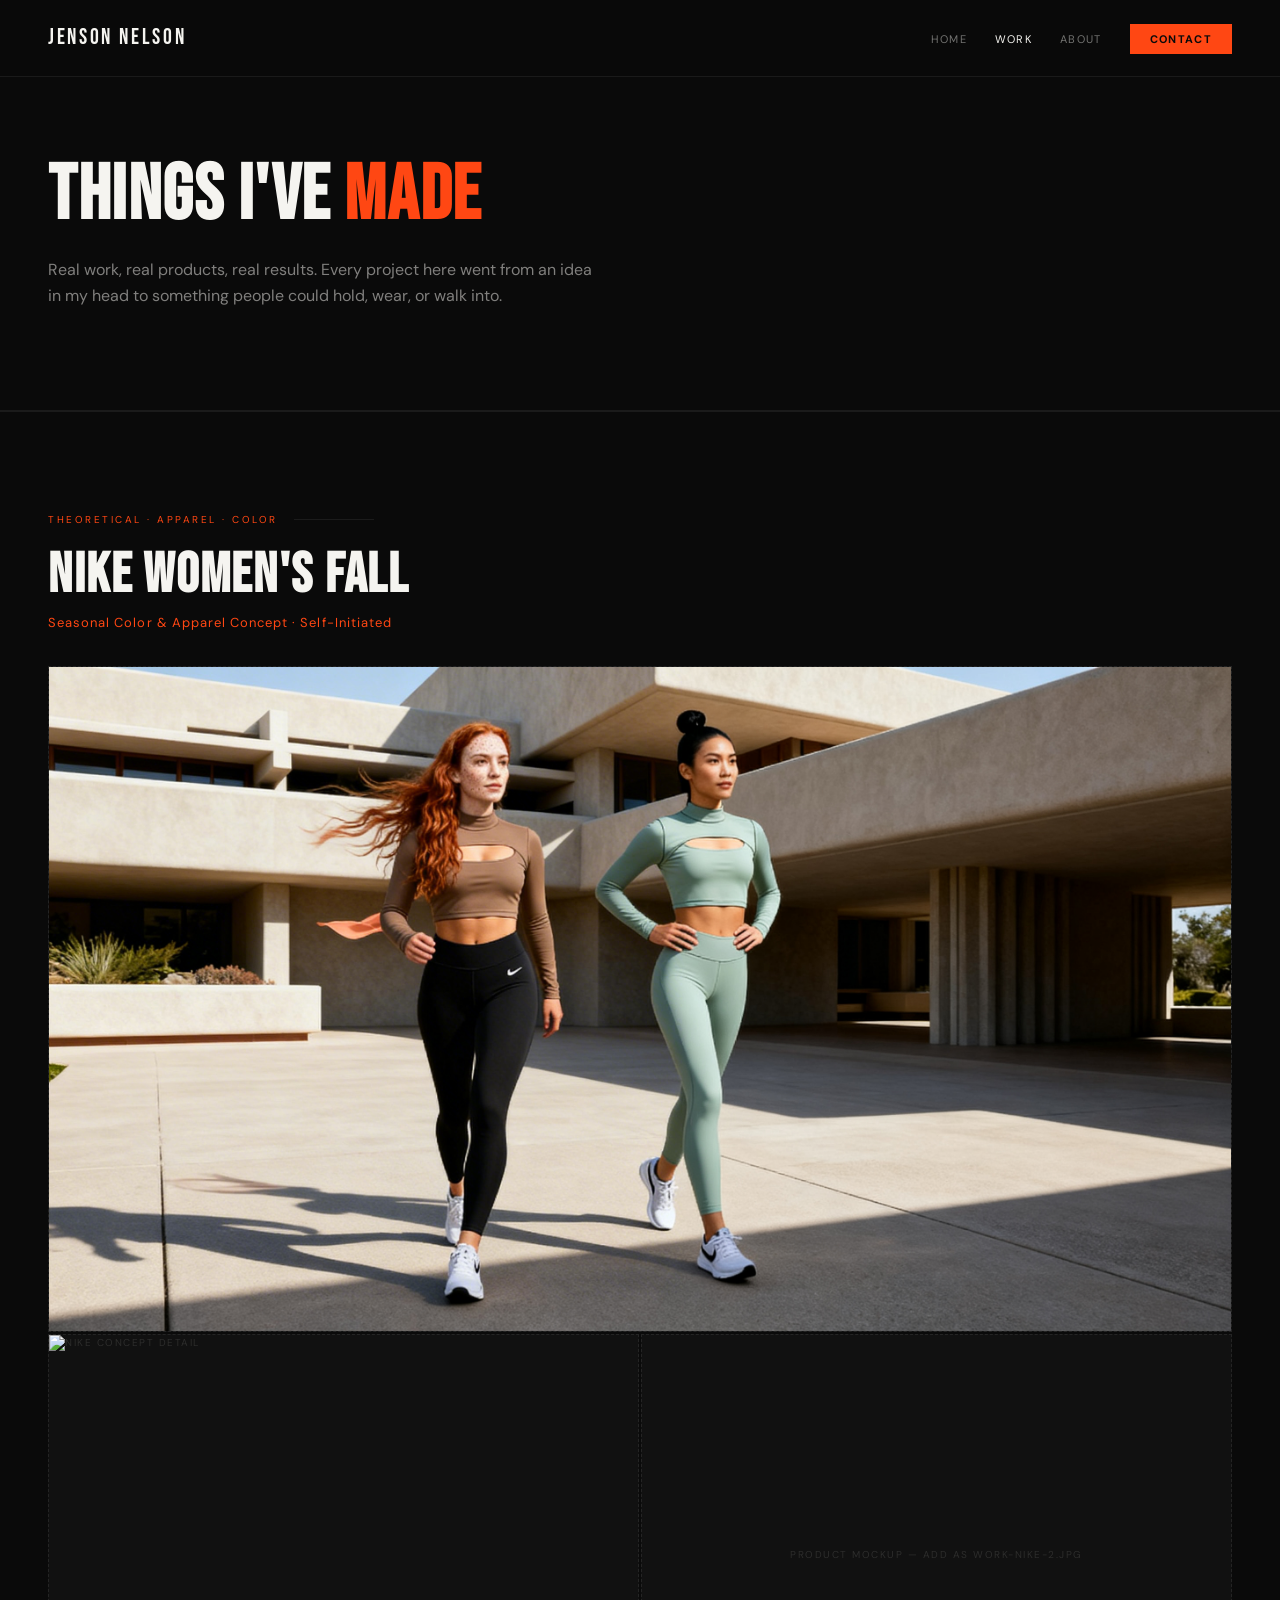
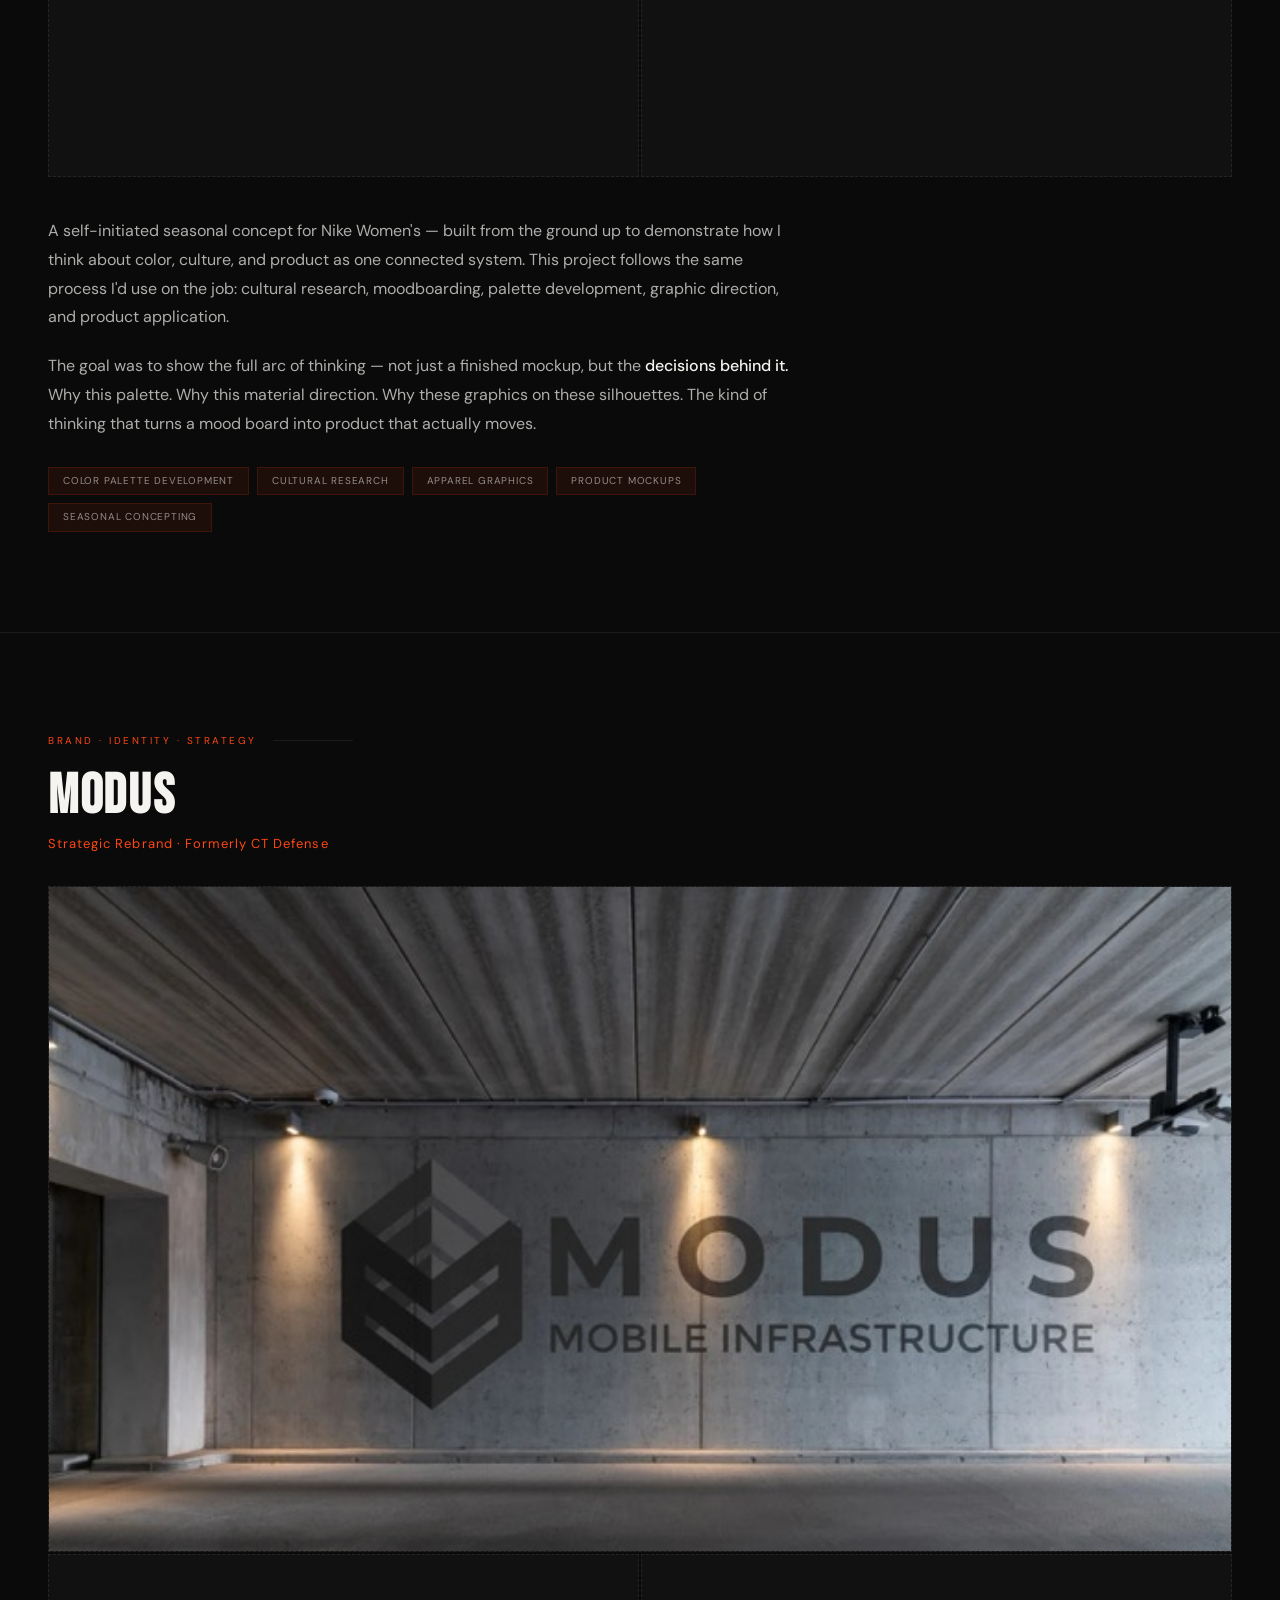
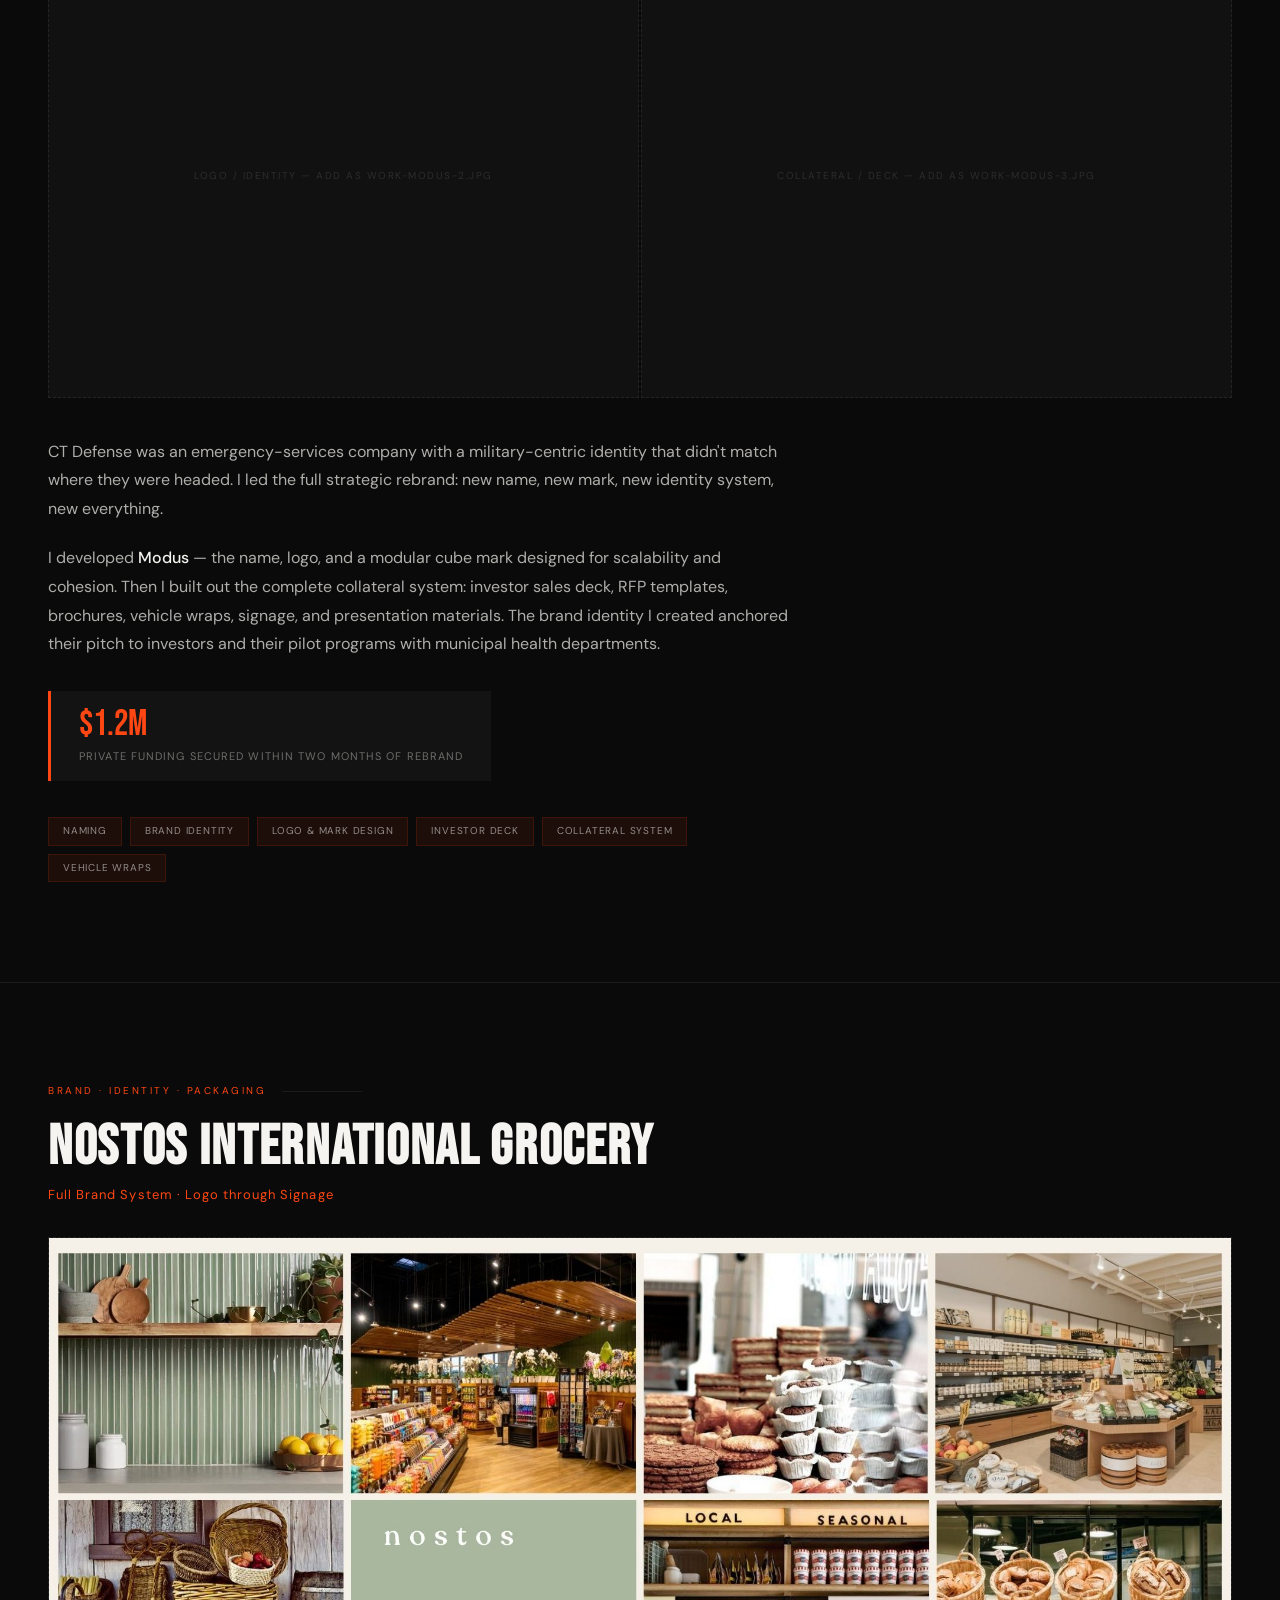
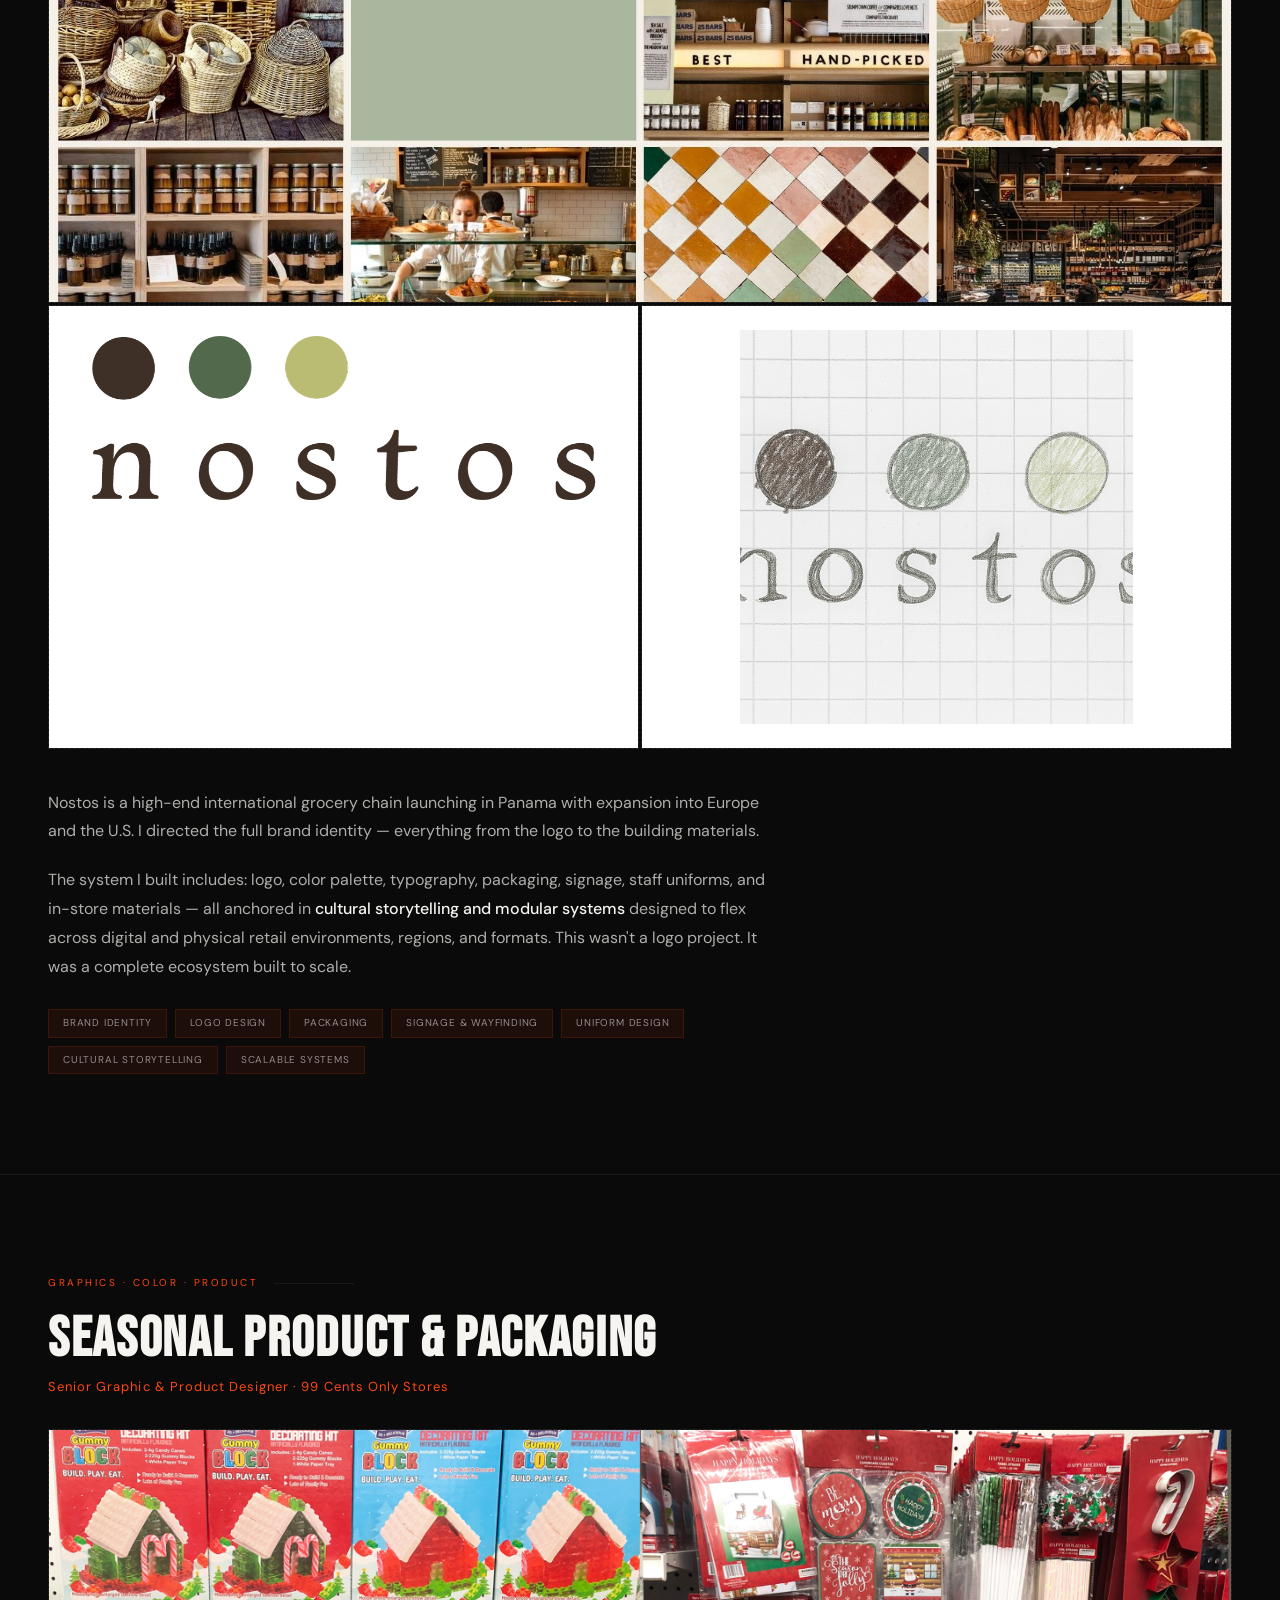
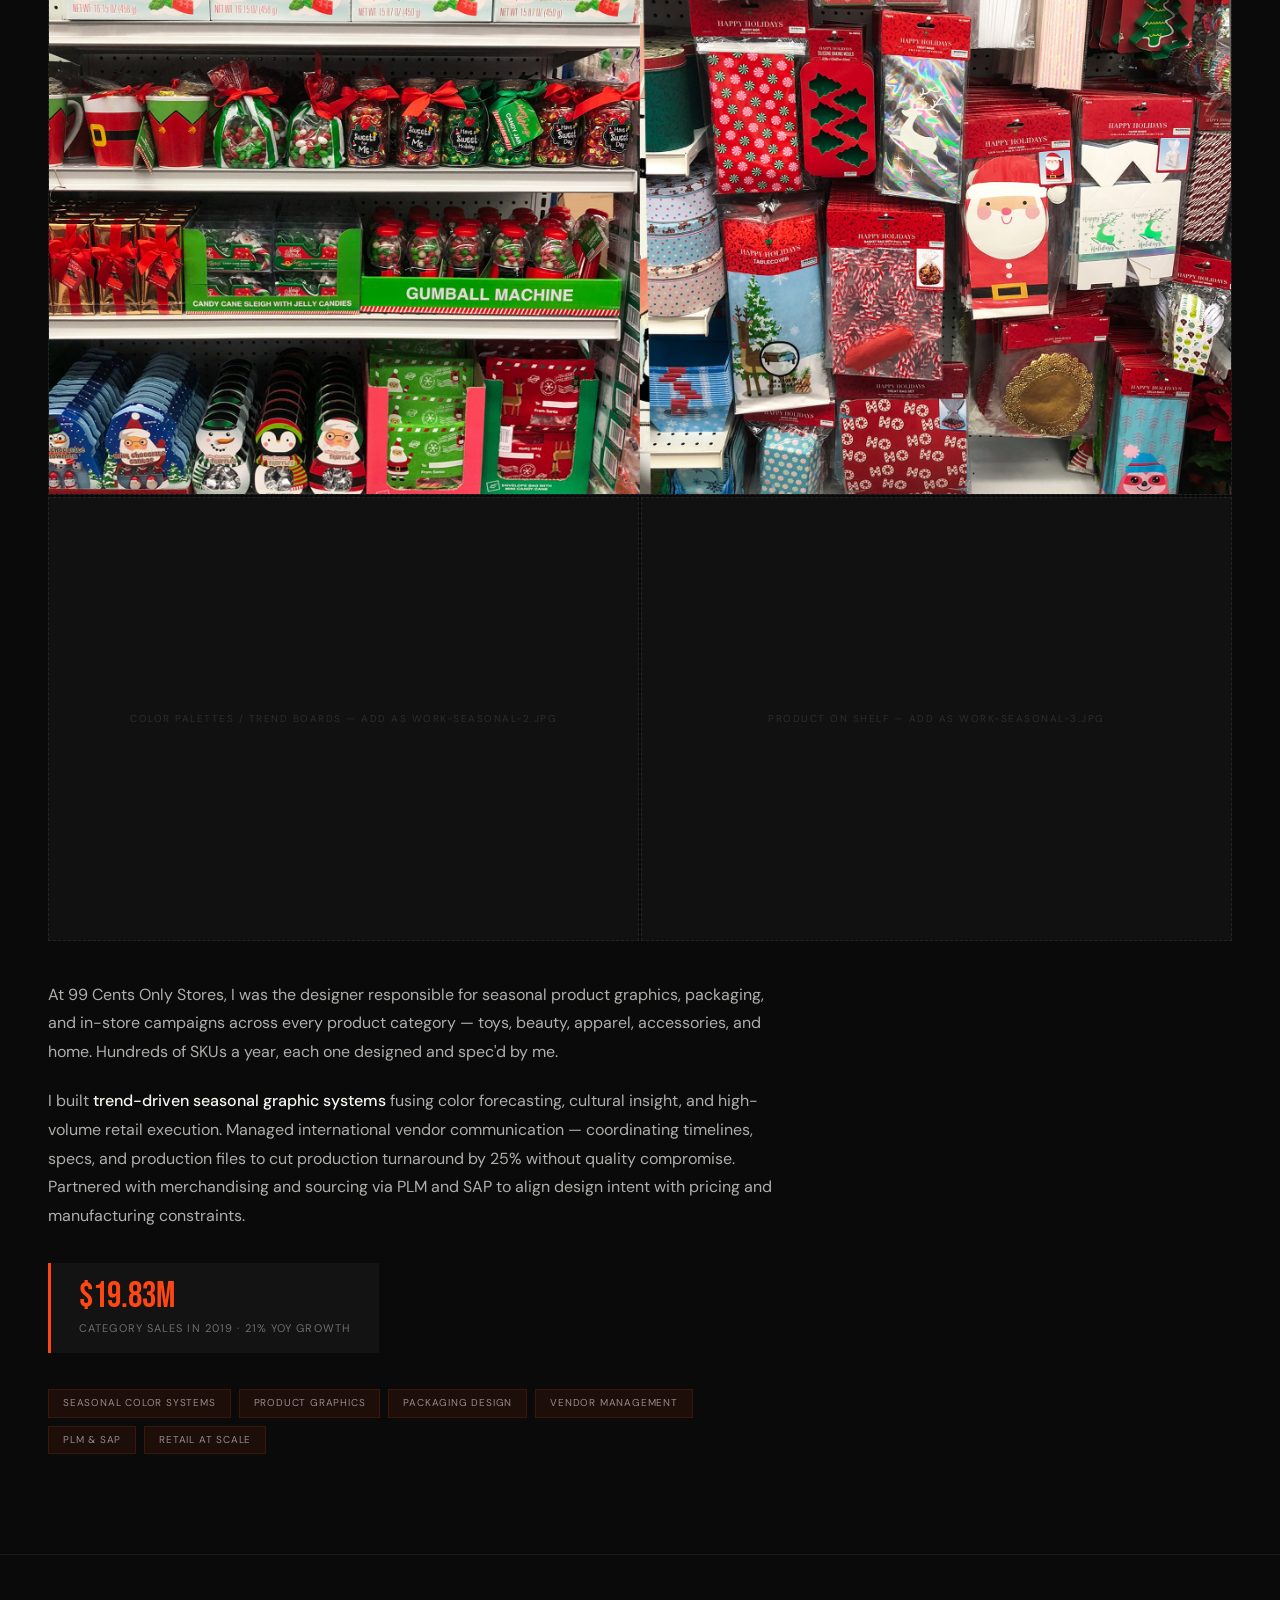
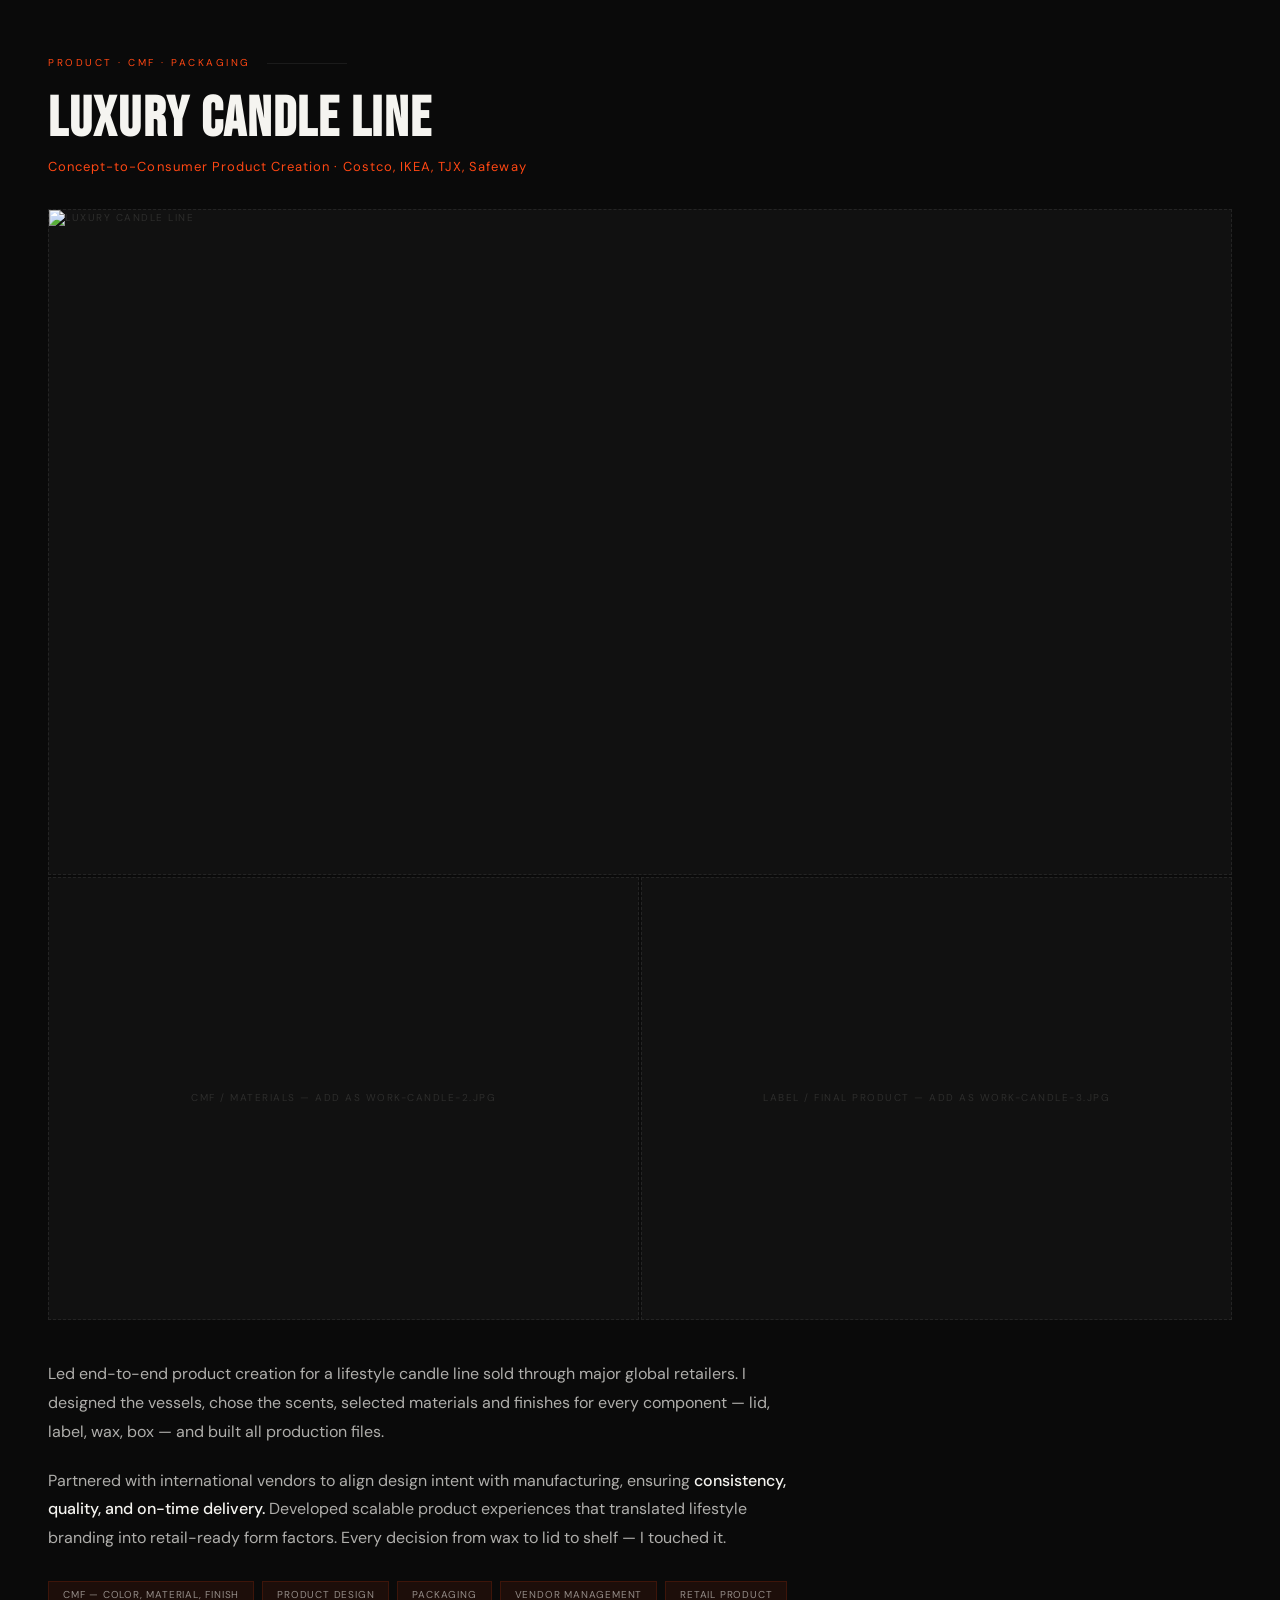
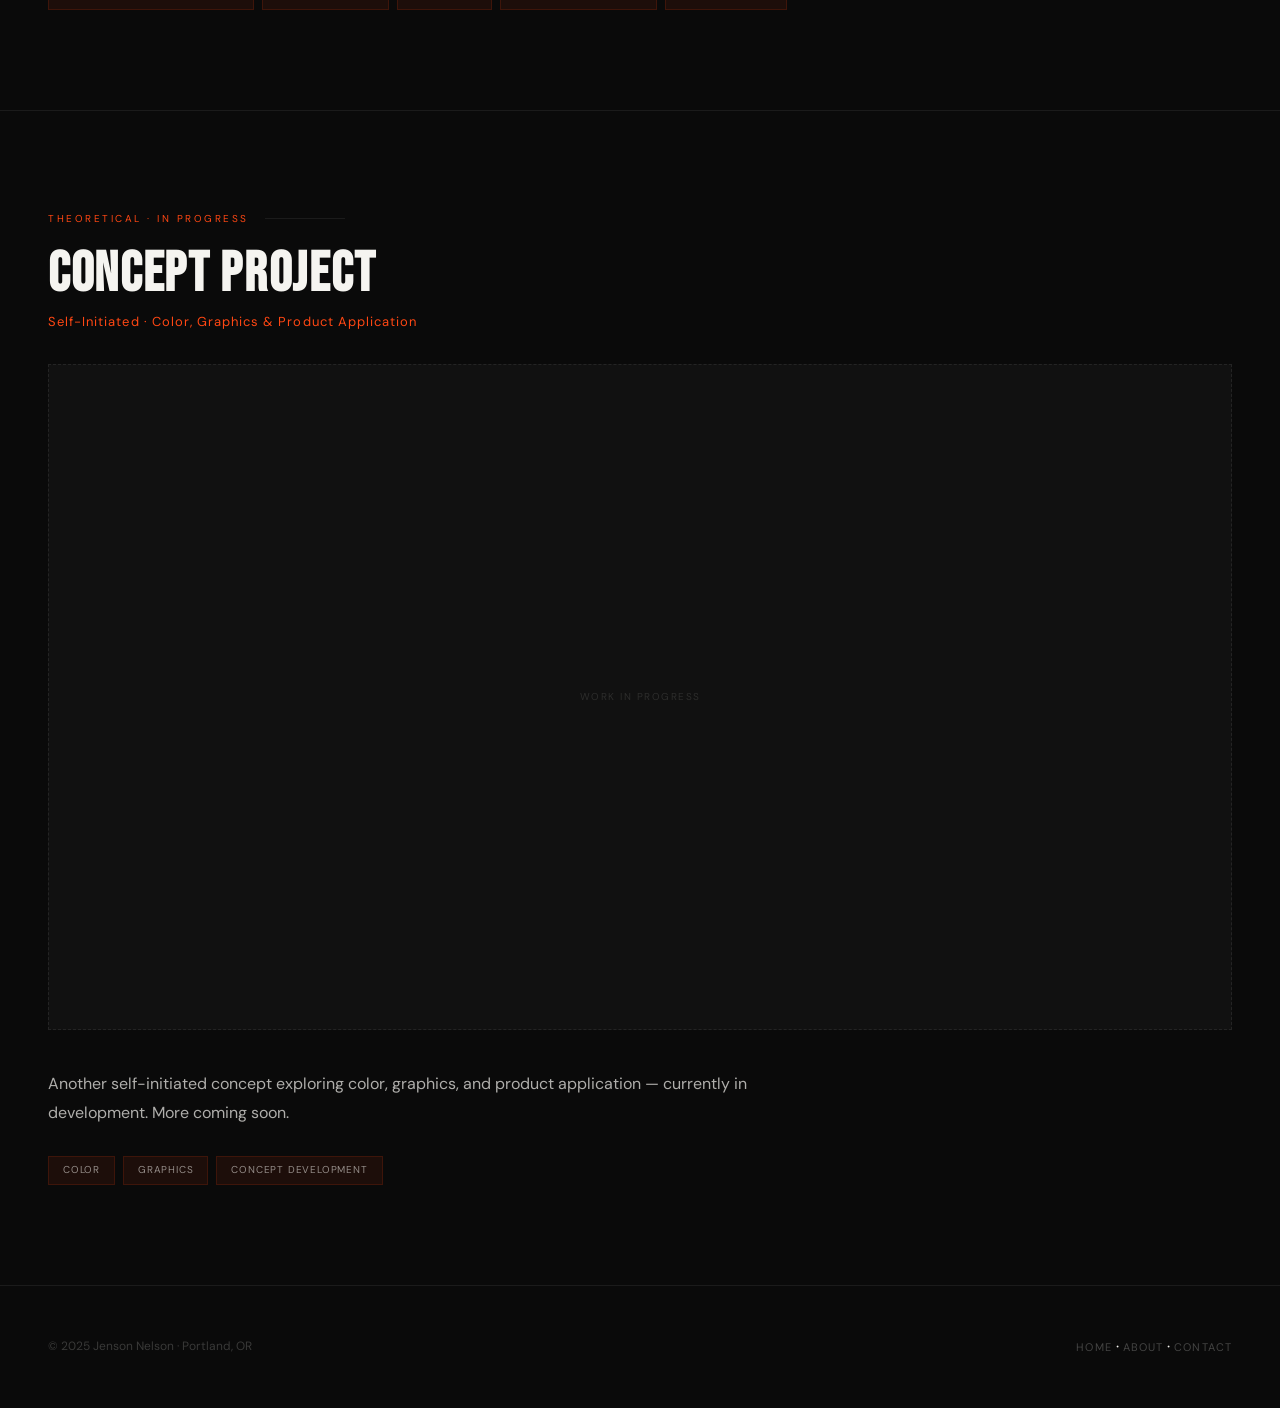
==== Deploy/work.html @ 968c905e "Add files via upload" ====
<!DOCTYPE html>
<html lang="en">
<head>
<meta charset="UTF-8">
<meta name="viewport" content="width=device-width, initial-scale=1.0">
<title>Work — Jenson Nelson</title>
<link rel="preconnect" href="https://fonts.googleapis.com">
<link rel="preconnect" href="https://fonts.gstatic.com" crossorigin>
<link href="https://fonts.googleapis.com/css2?family=Bebas+Neue&family=DM+Sans:ital,wght@0,300;0,400;0,500;0,700;1,300;1,400&display=swap" rel="stylesheet">
<link rel="stylesheet" href="style.css">
<style>
  .page-header {
    padding: 160px 48px 80px;
    border-bottom: 1px solid var(--rule);
  }
  .page-header h1 {
    font-family: var(--serif);
    font-size: clamp(42px, 6vw, 80px);
    line-height: 0.95;
    letter-spacing: 0.02em;
    margin-bottom: 24px;
  }
  .page-header h1 span { color: var(--orange); }
  .page-header p {
    color: rgba(245,244,240,0.5);
    max-width: 560px;
  }

  /* Case study blocks */
  .case-study {
    padding: 100px 48px;
    border-top: 1px solid var(--rule);
  }
  .case-study:first-of-type { border-top: none; }
  .cs-eyebrow {
    font-size: 10px;
    letter-spacing: 0.25em;
    text-transform: uppercase;
    color: var(--orange);
    margin-bottom: 20px;
    display: flex;
    align-items: center;
    gap: 16px;
  }
  .cs-eyebrow::after {
    content: '';
    flex: 1;
    height: 1px;
    background: var(--rule);
    max-width: 80px;
  }
  .cs-title {
    font-family: var(--serif);
    font-size: clamp(32px, 4.5vw, 56px);
    line-height: 1;
    letter-spacing: 0.03em;
    margin-bottom: 8px;
  }
  .cs-role {
    font-size: 13px;
    color: var(--orange);
    letter-spacing: 0.08em;
    margin-bottom: 32px;
  }
  .cs-images {
    display: grid;
    grid-template-columns: 1fr 1fr;
    gap: 2px;
    margin-bottom: 40px;
  }
  .cs-img {
    aspect-ratio: 4 / 3;
    background: rgba(255,255,255,0.03);
    border: 1px dashed rgba(255,255,255,0.08);
    display: flex;
    align-items: center;
    justify-content: center;
    color: rgba(245,244,240,0.12);
    font-size: 10px;
    letter-spacing: 0.15em;
    text-transform: uppercase;
    overflow: hidden;
  }
  .cs-img.full { grid-column: 1 / -1; aspect-ratio: 16 / 9; }
  .cs-img img { width: 100%; height: 100%; object-fit: cover; object-position: center top; display: block; }
  .cs-body { max-width: 740px; }
  .cs-body p {
    font-size: 16px;
    line-height: 1.8;
    color: rgba(245,244,240,0.7);
    margin-bottom: 20px;
    max-width: 100%;
  }
  .cs-body strong { color: var(--white); }
  .cs-metric {
    display: inline-block;
    background: var(--mid);
    border-left: 3px solid var(--orange);
    padding: 16px 28px;
    margin-top: 12px;
    margin-bottom: 8px;
  }
  .cs-metric .num {
    font-family: var(--serif);
    font-size: 36px;
    color: var(--orange);
    line-height: 1;
  }
  .cs-metric .label {
    font-size: 11px;
    letter-spacing: 0.1em;
    text-transform: uppercase;
    color: rgba(245,244,240,0.4);
    margin-top: 4px;
  }
  .cs-tags {
    display: flex;
    flex-wrap: wrap;
    gap: 8px;
    margin-top: 28px;
  }
  .cs-tag {
    background: rgba(255,71,19,0.08);
    border: 1px solid rgba(255,71,19,0.15);
    padding: 5px 14px;
    font-size: 10px;
    letter-spacing: 0.08em;
    color: rgba(245,244,240,0.55);
    text-transform: uppercase;
  }

  @media (max-width: 600px) {
    .page-header { padding: 130px 24px 60px; }
    .case-study { padding: 64px 24px; }
    .cs-images { grid-template-columns: 1fr; }
  }
</style>
</head>
<body>

<nav>
  <a href="index.html" class="nav-name">JENSON NELSON</a>
  <ul class="nav-links">
    <li><a href="index.html">Home</a></li>
    <li><a href="work.html" class="active">Work</a></li>
    <li><a href="about.html" class="nav-hide">About</a></li>
    <li><a href="contact.html" class="nav-cta">Contact</a></li>
  </ul>
</nav>

<div class="page-header">
  <h1 class="anim-1">THINGS I'VE <span>MADE</span></h1>
  <p class="anim-2">Real work, real products, real results. Every project here went from an idea in my head to something people could hold, wear, or walk into.</p>
</div>

<!-- ============================== -->
<!-- CASE STUDY: NIKE WOMEN'S FALL  -->
<!-- ============================== -->
<div class="case-study reveal" id="nike-womens">
  <div class="cs-eyebrow">Theoretical · Apparel · Color</div>
  <h2 class="cs-title">NIKE WOMEN'S FALL</h2>
  <div class="cs-role">Seasonal Color & Apparel Concept · Self-Initiated</div>

  <div class="cs-images">
    <div class="cs-img full"><img src="work-nike-1.jpg" alt="Nike Women's Fall"></div>
    <div class="cs-img"><img src="work-nike-hero.jpg" alt="Nike concept detail"></div>
    <div class="cs-img">Product mockup — add as work-nike-2.jpg</div>
  </div>

  <div class="cs-body">
    <p>A self-initiated seasonal concept for Nike Women's — built from the ground up to demonstrate how I think about color, culture, and product as one connected system. This project follows the same process I'd use on the job: cultural research, moodboarding, palette development, graphic direction, and product application.</p>
    <p>The goal was to show the full arc of thinking — not just a finished mockup, but the <strong>decisions behind it.</strong> Why this palette. Why this material direction. Why these graphics on these silhouettes. The kind of thinking that turns a mood board into product that actually moves.</p>

    <div class="cs-tags">
      <span class="cs-tag">Color Palette Development</span>
      <span class="cs-tag">Cultural Research</span>
      <span class="cs-tag">Apparel Graphics</span>
      <span class="cs-tag">Product Mockups</span>
      <span class="cs-tag">Seasonal Concepting</span>
    </div>
  </div>
</div>

<!-- ============================== -->
<!-- CASE STUDY: MODUS REBRAND      -->
<!-- ============================== -->
<div class="case-study reveal" id="modus">
  <div class="cs-eyebrow">Brand · Identity · Strategy</div>
  <h2 class="cs-title">MODUS</h2>
  <div class="cs-role">Strategic Rebrand · Formerly CT Defense</div>

  <div class="cs-images">
    <div class="cs-img full"><img src="work-modus-1.jpg" alt="Modus rebrand"></div>
    <div class="cs-img">Logo / identity — add as work-modus-2.jpg</div>
    <div class="cs-img">Collateral / deck — add as work-modus-3.jpg</div>
  </div>

  <div class="cs-body">
    <p>CT Defense was an emergency-services company with a military-centric identity that didn't match where they were headed. I led the full strategic rebrand: new name, new mark, new identity system, new everything.</p>
    <p>I developed <strong>Modus</strong> — the name, logo, and a modular cube mark designed for scalability and cohesion. Then I built out the complete collateral system: investor sales deck, RFP templates, brochures, vehicle wraps, signage, and presentation materials. The brand identity I created anchored their pitch to investors and their pilot programs with municipal health departments.</p>

    <div class="cs-metric">
      <div class="num">$1.2M</div>
      <div class="label">Private funding secured within two months of rebrand</div>
    </div>

    <div class="cs-tags">
      <span class="cs-tag">Naming</span>
      <span class="cs-tag">Brand Identity</span>
      <span class="cs-tag">Logo & Mark Design</span>
      <span class="cs-tag">Investor Deck</span>
      <span class="cs-tag">Collateral System</span>
      <span class="cs-tag">Vehicle Wraps</span>
    </div>
  </div>
</div>

<!-- ============================== -->
<!-- CASE STUDY: NOSTOS              -->
<!-- ============================== -->
<div class="case-study reveal" id="nostos">
  <div class="cs-eyebrow">Brand · Identity · Packaging</div>
  <h2 class="cs-title">NOSTOS INTERNATIONAL GROCERY</h2>
  <div class="cs-role">Full Brand System · Logo through Signage</div>

  <div class="cs-images">
    <div class="cs-img full"><img src="work-nostos-1.jpg" alt="Nostos brand identity"></div>
    <div class="cs-img"><img src="nostos-logo.png" alt="Nostos logo" style="object-fit:contain; background:#fff; padding: 24px;"></div>
    <div class="cs-img"><img src="nostos-logo-sketch.png" alt="Nostos logo sketch" style="object-fit:contain; background:#fff; padding: 24px;"></div>
  </div>

  <div class="cs-body">
    <p>Nostos is a high-end international grocery chain launching in Panama with expansion into Europe and the U.S. I directed the full brand identity — everything from the logo to the building materials.</p>
    <p>The system I built includes: logo, color palette, typography, packaging, signage, staff uniforms, and in-store materials — all anchored in <strong>cultural storytelling and modular systems</strong> designed to flex across digital and physical retail environments, regions, and formats. This wasn't a logo project. It was a complete ecosystem built to scale.</p>

    <div class="cs-tags">
      <span class="cs-tag">Brand Identity</span>
      <span class="cs-tag">Logo Design</span>
      <span class="cs-tag">Packaging</span>
      <span class="cs-tag">Signage & Wayfinding</span>
      <span class="cs-tag">Uniform Design</span>
      <span class="cs-tag">Cultural Storytelling</span>
      <span class="cs-tag">Scalable Systems</span>
    </div>
  </div>
</div>

<!-- ============================== -->
<!-- CASE STUDY: SEASONAL / 99 CENTS -->
<!-- ============================== -->
<div class="case-study reveal" id="seasonal">
  <div class="cs-eyebrow">Graphics · Color · Product</div>
  <h2 class="cs-title">SEASONAL PRODUCT & PACKAGING</h2>
  <div class="cs-role">Senior Graphic & Product Designer · 99 Cents Only Stores</div>

  <div class="cs-images">
    <div class="cs-img full"><img src="work-seasonal-1.jpg" alt="Seasonal product design"></div>
    <div class="cs-img">Color palettes / trend boards — add as work-seasonal-2.jpg</div>
    <div class="cs-img">Product on shelf — add as work-seasonal-3.jpg</div>
  </div>

  <div class="cs-body">
    <p>At 99 Cents Only Stores, I was the designer responsible for seasonal product graphics, packaging, and in-store campaigns across every product category — toys, beauty, apparel, accessories, and home. Hundreds of SKUs a year, each one designed and spec'd by me.</p>
    <p>I built <strong>trend-driven seasonal graphic systems</strong> fusing color forecasting, cultural insight, and high-volume retail execution. Managed international vendor communication — coordinating timelines, specs, and production files to cut production turnaround by 25% without quality compromise. Partnered with merchandising and sourcing via PLM and SAP to align design intent with pricing and manufacturing constraints.</p>

    <div class="cs-metric">
      <div class="num">$19.83M</div>
      <div class="label">Category sales in 2019 · 21% YoY growth</div>
    </div>

    <div class="cs-tags">
      <span class="cs-tag">Seasonal Color Systems</span>
      <span class="cs-tag">Product Graphics</span>
      <span class="cs-tag">Packaging Design</span>
      <span class="cs-tag">Vendor Management</span>
      <span class="cs-tag">PLM & SAP</span>
      <span class="cs-tag">Retail at Scale</span>
    </div>
  </div>
</div>

<!-- ============================== -->
<!-- CASE STUDY: CANDLE LINE         -->
<!-- ============================== -->
<div class="case-study reveal" id="candle">
  <div class="cs-eyebrow">Product · CMF · Packaging</div>
  <h2 class="cs-title">LUXURY CANDLE LINE</h2>
  <div class="cs-role">Concept-to-Consumer Product Creation · Costco, IKEA, TJX, Safeway</div>

  <div class="cs-images">
    <div class="cs-img full"><img src="work-candle-1.jpg" alt="Luxury candle line"></div>
    <div class="cs-img">CMF / materials — add as work-candle-2.jpg</div>
    <div class="cs-img">Label / final product — add as work-candle-3.jpg</div>
  </div>

  <div class="cs-body">
    <p>Led end-to-end product creation for a lifestyle candle line sold through major global retailers. I designed the vessels, chose the scents, selected materials and finishes for every component — lid, label, wax, box — and built all production files.</p>
    <p>Partnered with international vendors to align design intent with manufacturing, ensuring <strong>consistency, quality, and on-time delivery.</strong> Developed scalable product experiences that translated lifestyle branding into retail-ready form factors. Every decision from wax to lid to shelf — I touched it.</p>

    <div class="cs-tags">
      <span class="cs-tag">CMF — Color, Material, Finish</span>
      <span class="cs-tag">Product Design</span>
      <span class="cs-tag">Packaging</span>
      <span class="cs-tag">Vendor Management</span>
      <span class="cs-tag">Retail Product</span>
    </div>
  </div>
</div>

<!-- ============================== -->
<!-- CASE STUDY: CONCEPT (WIP)       -->
<!-- ============================== -->
<div class="case-study reveal" id="concept">
  <div class="cs-eyebrow">Theoretical · In Progress</div>
  <h2 class="cs-title">CONCEPT PROJECT</h2>
  <div class="cs-role">Self-Initiated · Color, Graphics & Product Application</div>

  <div class="cs-images">
    <!-- ✏️ ADD IMAGES: Save as "work-concept-1.jpg", etc. -->
    <div class="cs-img full">Work in progress</div>
  </div>

  <div class="cs-body">
    <p>Another self-initiated concept exploring color, graphics, and product application — currently in development. More coming soon.</p>

    <div class="cs-tags">
      <span class="cs-tag">Color</span>
      <span class="cs-tag">Graphics</span>
      <span class="cs-tag">Concept Development</span>
    </div>
  </div>
</div>

<footer>
  <p>&copy; 2025 Jenson Nelson · Portland, OR</p>
  <nav>
    <a href="index.html">Home</a> &nbsp;&middot;&nbsp;
    <a href="about.html">About</a> &nbsp;&middot;&nbsp;
    <a href="contact.html">Contact</a>
  </nav>
</footer>

<script>
  const reveals = document.querySelectorAll('.reveal');
  const observer = new IntersectionObserver((entries) => {
    entries.forEach(entry => {
      if (entry.isIntersecting) {
        entry.target.classList.add('visible');
        observer.unobserve(entry.target);
      }
    });
  }, { threshold: 0.08 });
  reveals.forEach(el => observer.observe(el));
</script>
</body>
</html>
---- Deploy/style.css ----
@import url('https://fonts.googleapis.com/css2?family=Bebas+Neue&family=DM+Sans:ital,wght@0,300;0,400;0,500;0,700;1,300;1,400&display=swap');

*, *::before, *::after { box-sizing: border-box; margin: 0; padding: 0; }

:root {
  --black: #0a0a0a;
  --white: #f5f4f0;
  --orange: #FF4713;
  --mid: #131313;
  --rule: rgba(255,255,255,0.07);
  --serif: 'Bebas Neue', sans-serif;
  --body: 'DM Sans', sans-serif;
}

html { scroll-behavior: smooth; }

body {
  background: var(--black);
  color: var(--white);
  font-family: var(--body);
  font-size: 16px;
  line-height: 1.65;
  -webkit-font-smoothing: antialiased;
}

a { color: var(--orange); text-decoration: none; transition: opacity 0.2s; }
a:hover { opacity: 0.75; }

/* === NAV === */
nav {
  position: fixed;
  top: 0; left: 0; right: 0;
  z-index: 100;
  display: flex;
  justify-content: space-between;
  align-items: center;
  padding: 20px 48px;
  background: rgba(10,10,10,0.92);
  backdrop-filter: blur(14px);
  -webkit-backdrop-filter: blur(14px);
  border-bottom: 1px solid var(--rule);
}
.nav-name {
  font-family: var(--serif);
  font-size: 22px;
  letter-spacing: 0.12em;
  color: var(--white);
  text-decoration: none;
}
.nav-name:hover { opacity: 1; }
.nav-links { display: flex; gap: 28px; list-style: none; align-items: center; }
.nav-links a {
  color: rgba(245,244,240,0.45);
  font-size: 11px;
  letter-spacing: 0.12em;
  text-transform: uppercase;
  transition: color 0.2s;
  text-decoration: none;
}
.nav-links a:hover { color: var(--white); opacity: 1; }
.nav-links a.active { color: var(--white); }
.nav-cta {
  background: var(--orange) !important;
  color: var(--black) !important;
  padding: 8px 20px;
  font-weight: 700 !important;
  font-size: 11px;
  letter-spacing: 0.1em;
  text-transform: uppercase;
}
.nav-cta:hover { background: #e03e10 !important; opacity: 1 !important; }

/* === SHARED SECTION === */
section { padding: 120px 48px; border-top: 1px solid var(--rule); }

.section-label {
  font-size: 10px;
  letter-spacing: 0.25em;
  text-transform: uppercase;
  color: var(--orange);
  margin-bottom: 48px;
  display: flex;
  align-items: center;
  gap: 16px;
}
.section-label::after {
  content: '';
  flex: 1;
  height: 1px;
  background: var(--rule);
  max-width: 80px;
}

h2 {
  font-family: var(--serif);
  font-size: clamp(34px, 5vw, 60px);
  letter-spacing: 0.03em;
  line-height: 1;
  margin-bottom: 36px;
}

p { color: rgba(245,244,240,0.75); max-width: 700px; margin-bottom: 20px; }
strong { color: var(--white); font-weight: 500; }

/* === BUTTONS === */
.btn-primary {
  display: inline-block;
  background: var(--orange);
  color: var(--black);
  padding: 14px 36px;
  font-size: 12px;
  font-weight: 700;
  letter-spacing: 0.14em;
  text-transform: uppercase;
  text-decoration: none;
  transition: background 0.2s;
}
.btn-primary:hover { background: #e03e10; opacity: 1; }
.btn-secondary {
  display: inline-block;
  border: 1px solid rgba(245,244,240,0.15);
  color: var(--white);
  padding: 14px 36px;
  font-size: 12px;
  font-weight: 500;
  letter-spacing: 0.14em;
  text-transform: uppercase;
  text-decoration: none;
  transition: border-color 0.2s;
}
.btn-secondary:hover { border-color: rgba(245,244,240,0.4); opacity: 1; }

/* === FOOTER === */
footer {
  padding: 48px;
  border-top: 1px solid var(--rule);
  display: flex;
  justify-content: space-between;
  align-items: center;
}
footer p {
  font-size: 12px;
  color: rgba(245,244,240,0.2);
  margin: 0;
  max-width: 100%;
}
footer nav { position: static; border: none; background: none; backdrop-filter: none; padding: 0; }
footer nav a {
  font-size: 11px;
  letter-spacing: 0.1em;
  text-transform: uppercase;
  color: rgba(245,244,240,0.25);
}
footer nav a:hover { color: var(--white); opacity: 1; }

/* === ANIMATIONS === */
@keyframes fadeUp {
  from { opacity: 0; transform: translateY(24px); }
  to { opacity: 1; transform: translateY(0); }
}
.anim-1 { animation: fadeUp 0.7s ease 0.2s both; }
.anim-2 { animation: fadeUp 0.7s ease 0.35s both; }
.anim-3 { animation: fadeUp 0.7s ease 0.5s both; }
.anim-4 { animation: fadeUp 0.7s ease 0.65s both; }

.reveal {
  opacity: 0;
  transform: translateY(20px);
  transition: opacity 0.6s ease, transform 0.6s ease;
}
.reveal.visible { opacity: 1; transform: translateY(0); }

/* === RESPONSIVE === */
@media (max-width: 600px) {
  nav { padding: 16px 24px; }
  .nav-links .nav-hide { display: none; }
  section { padding: 80px 24px; }
  footer { padding: 32px 24px; flex-direction: column; gap: 16px; text-align: center; }
}
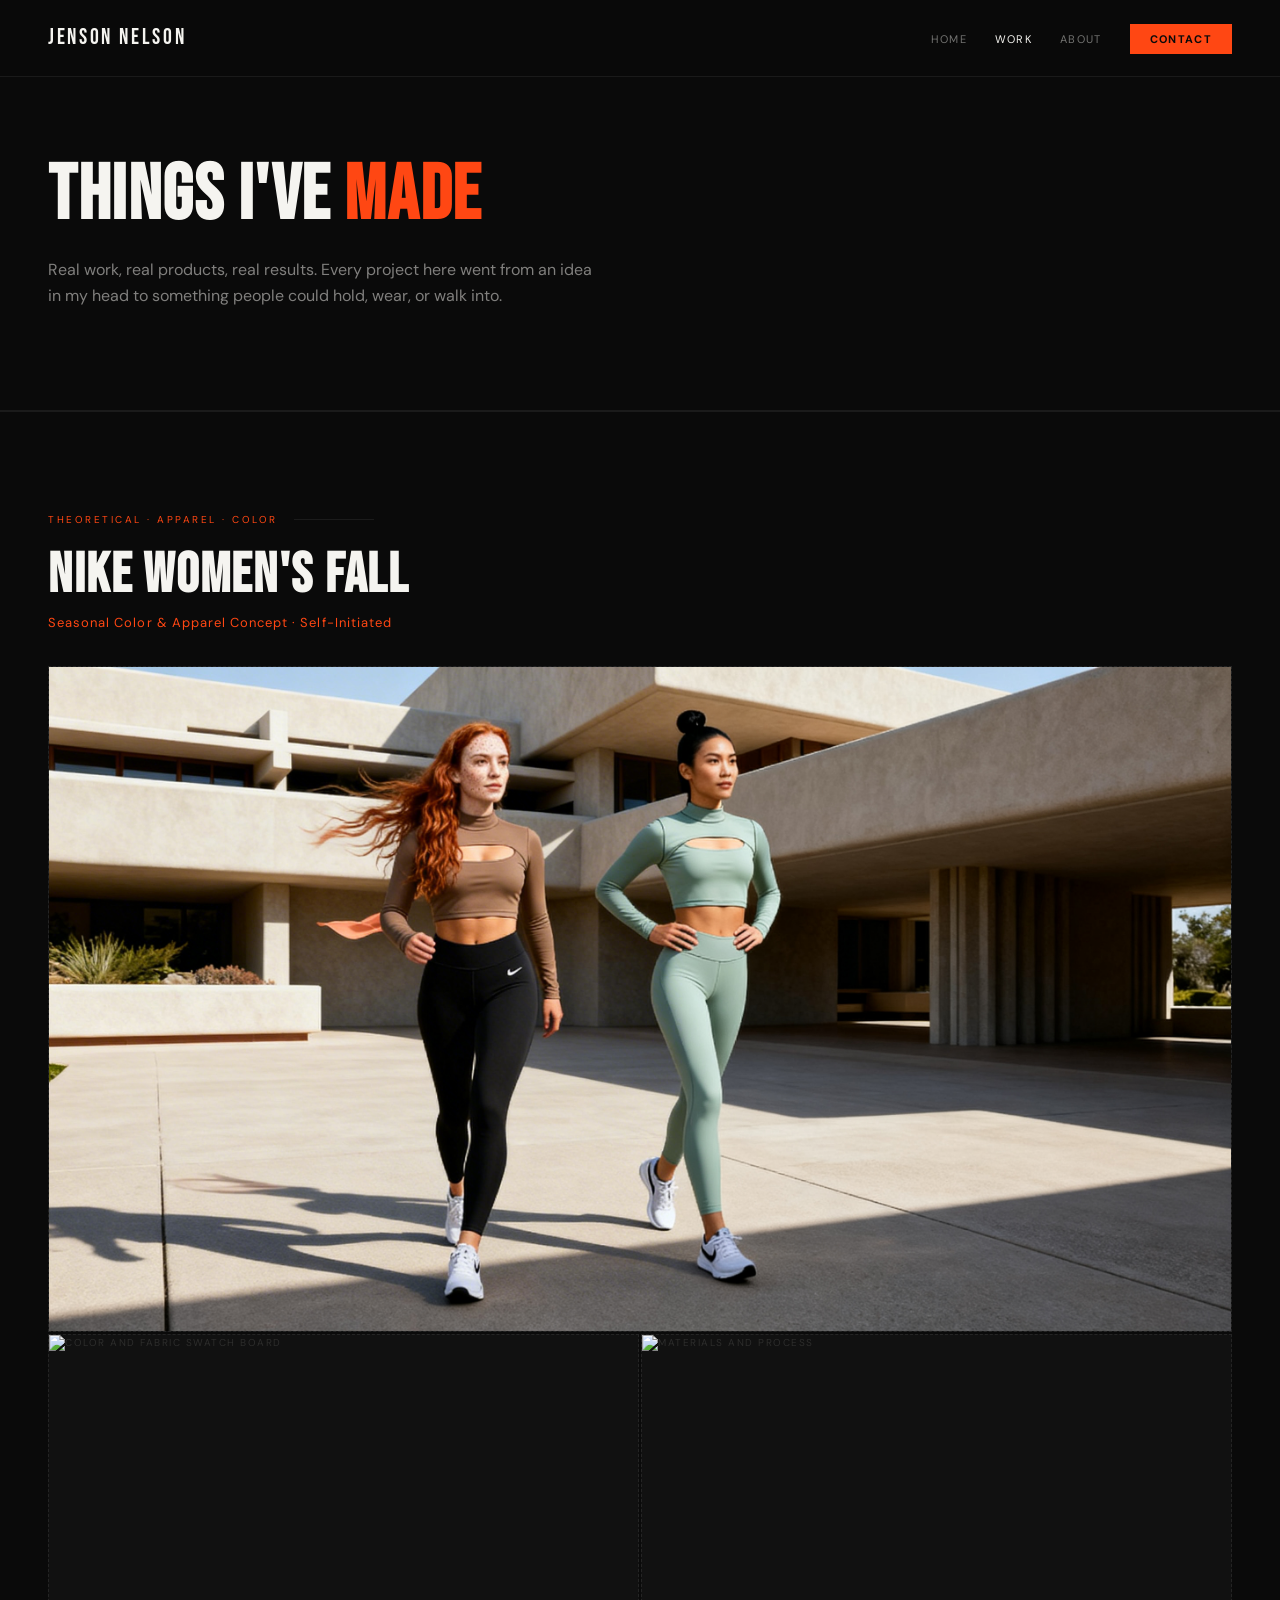
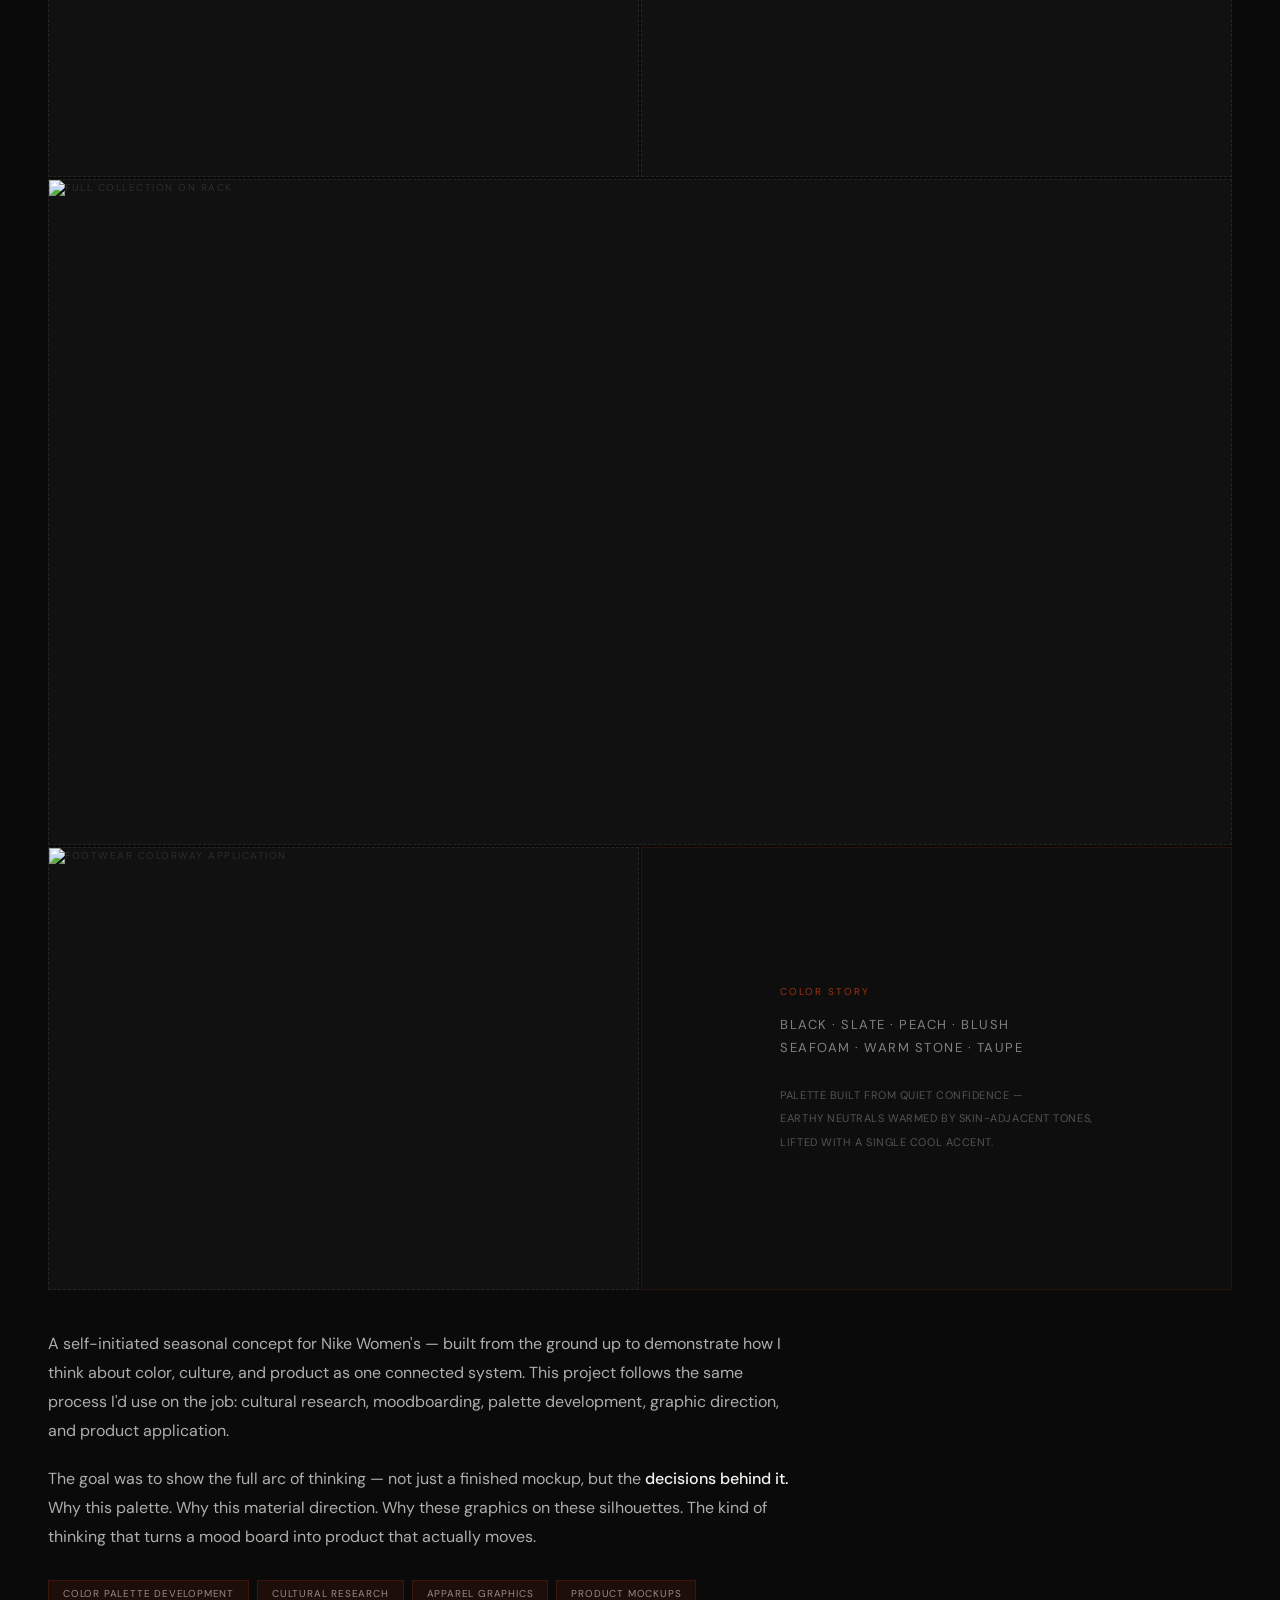
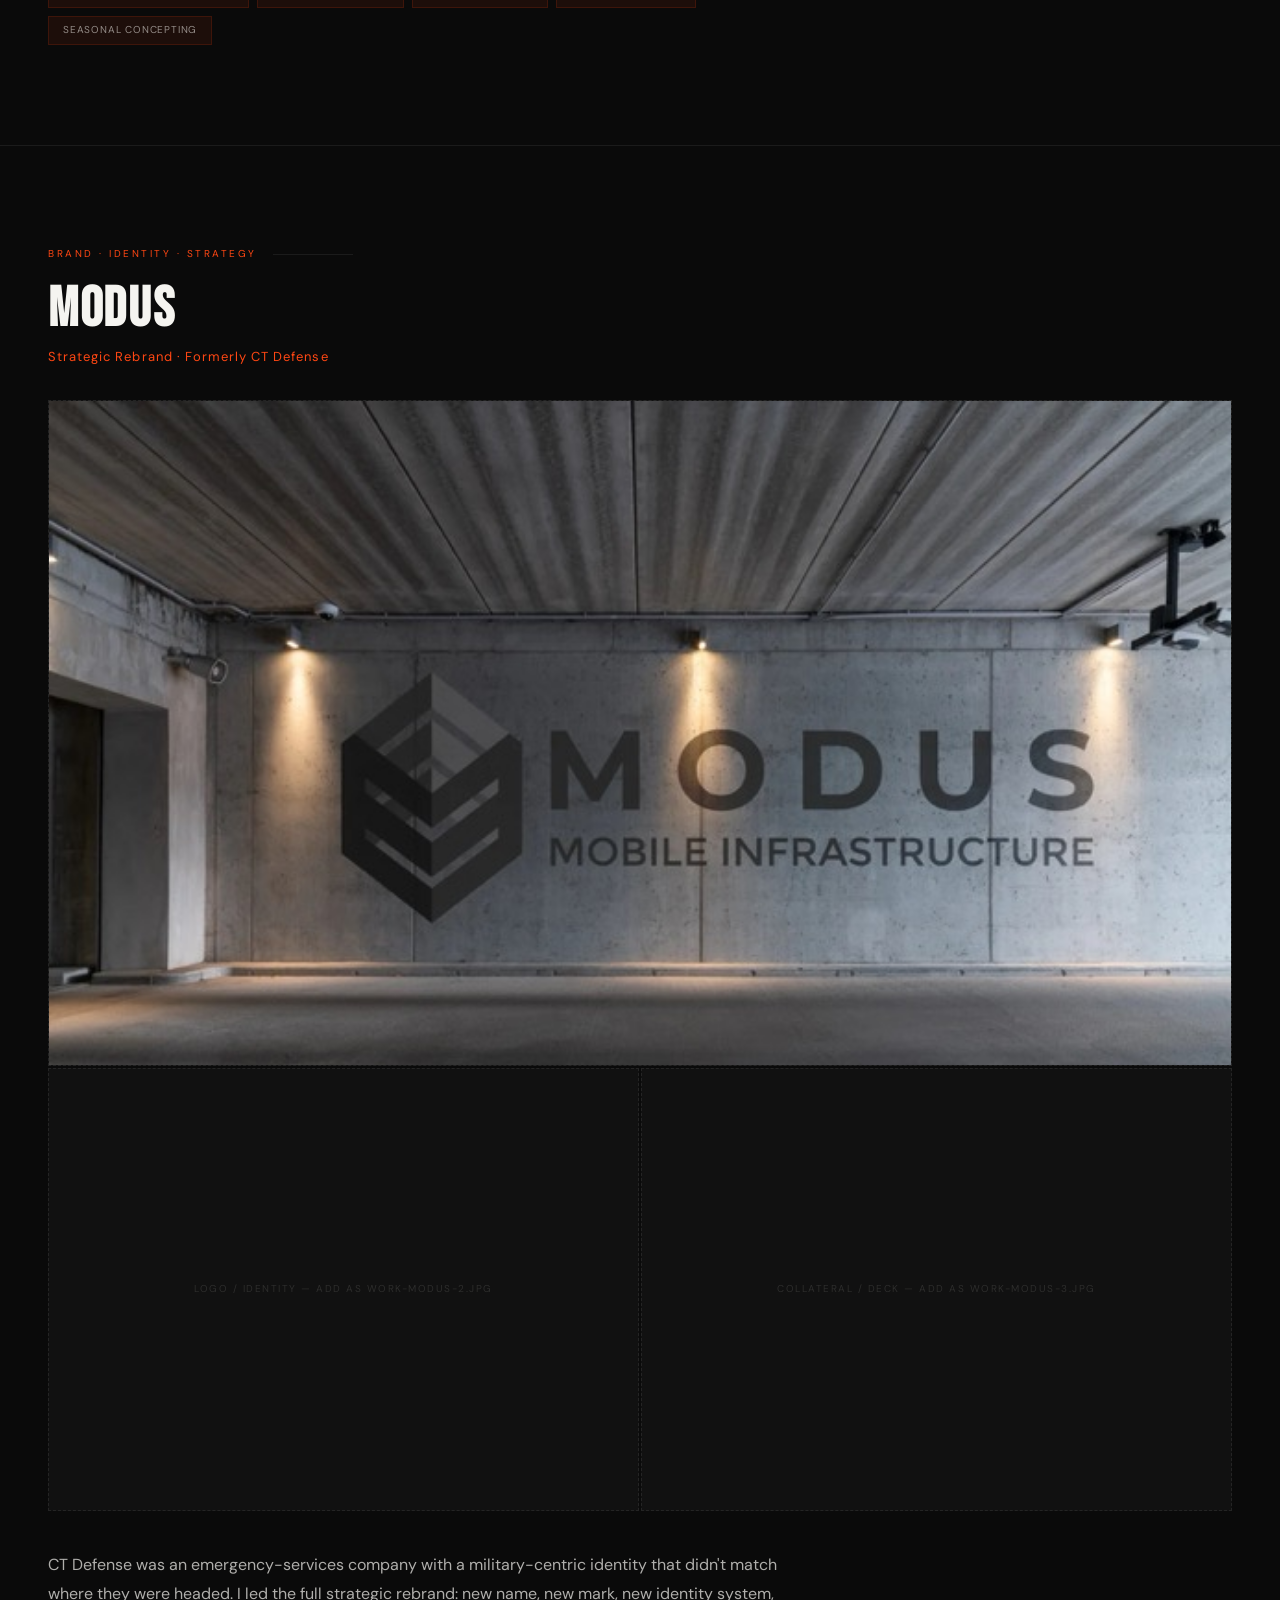
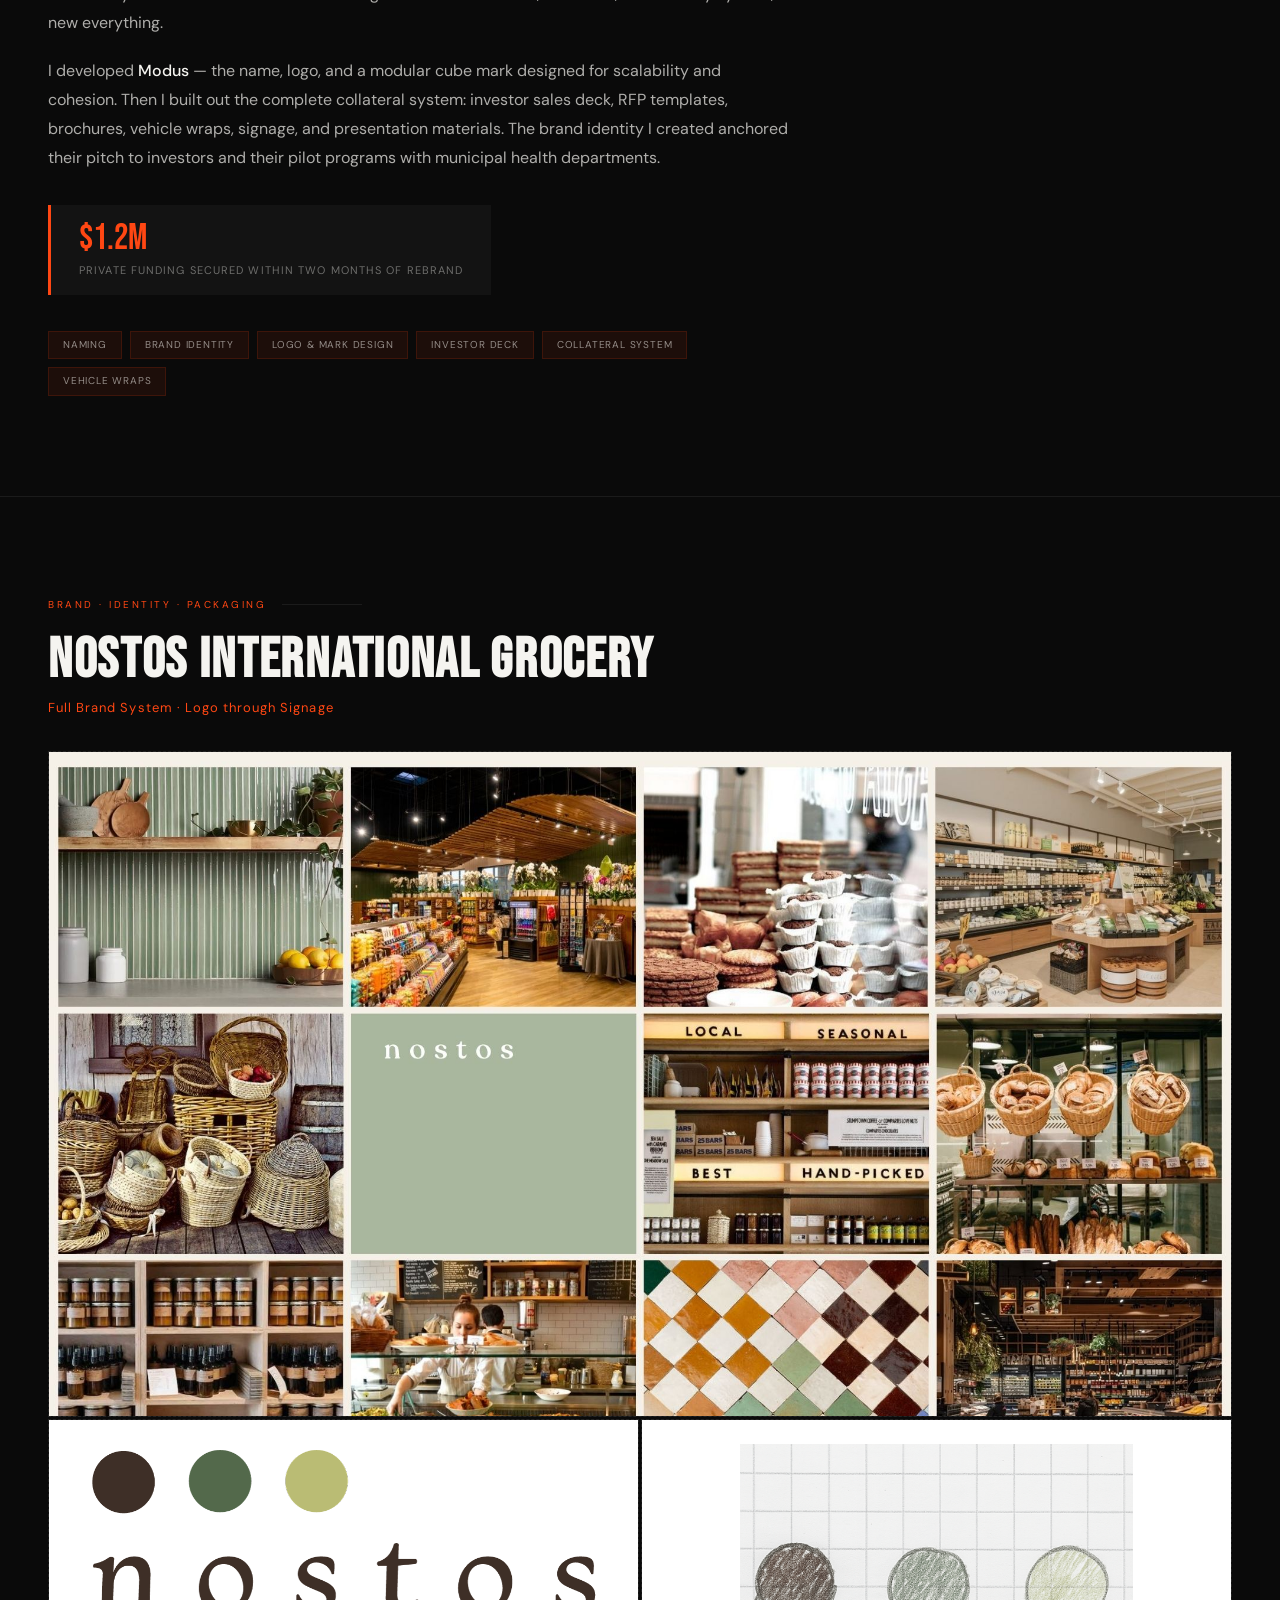
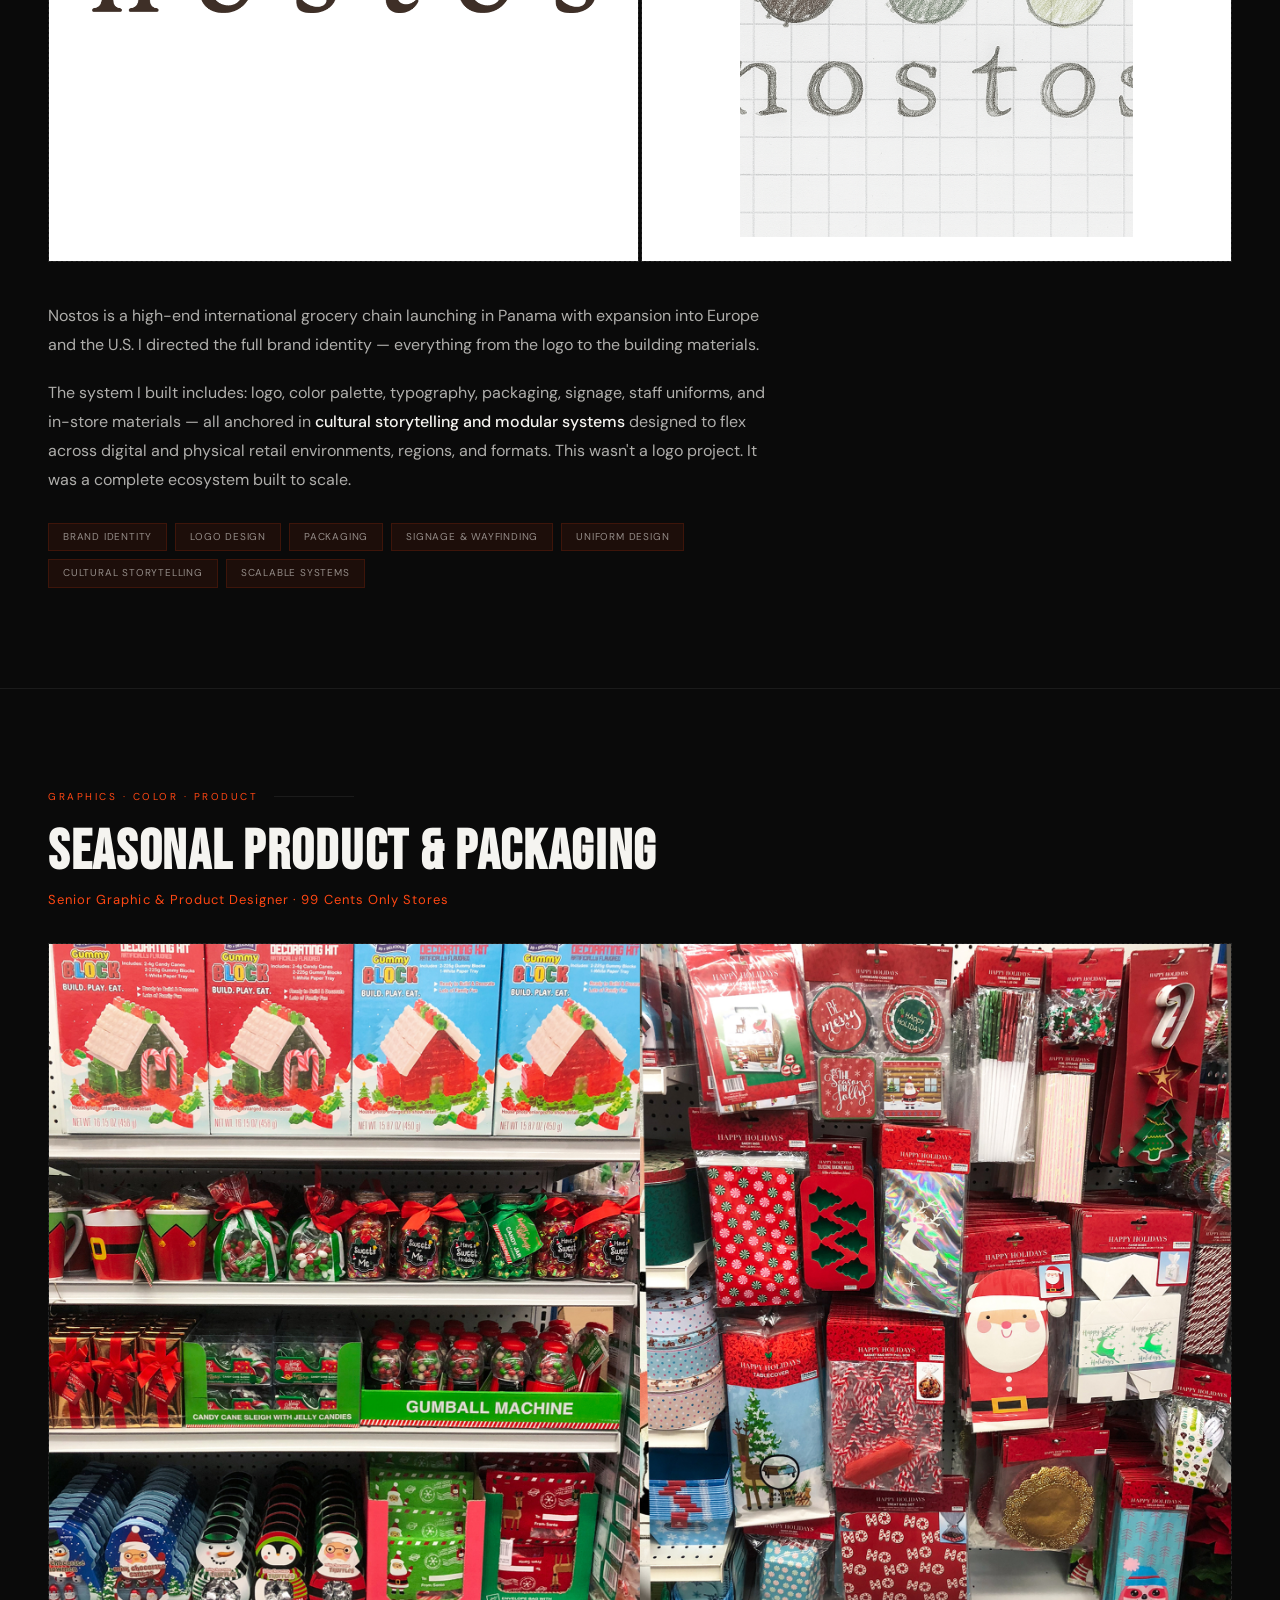
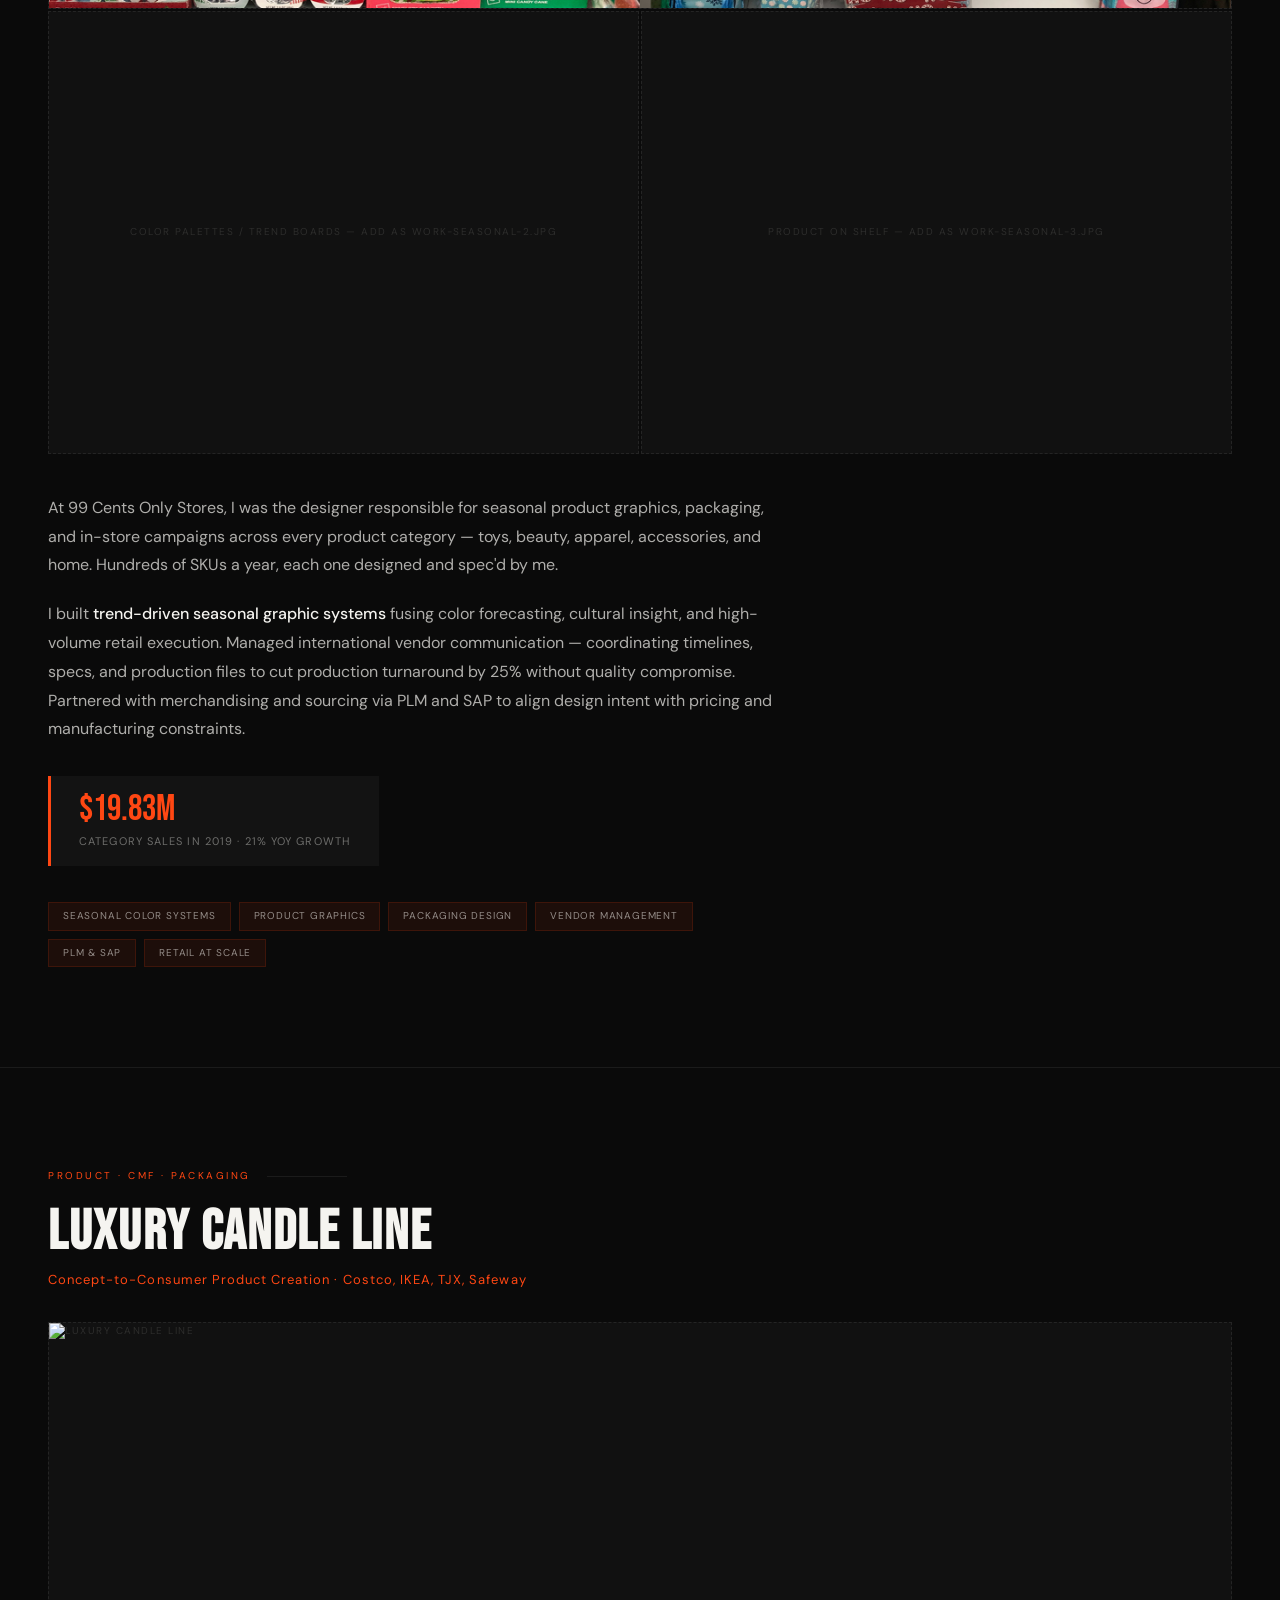
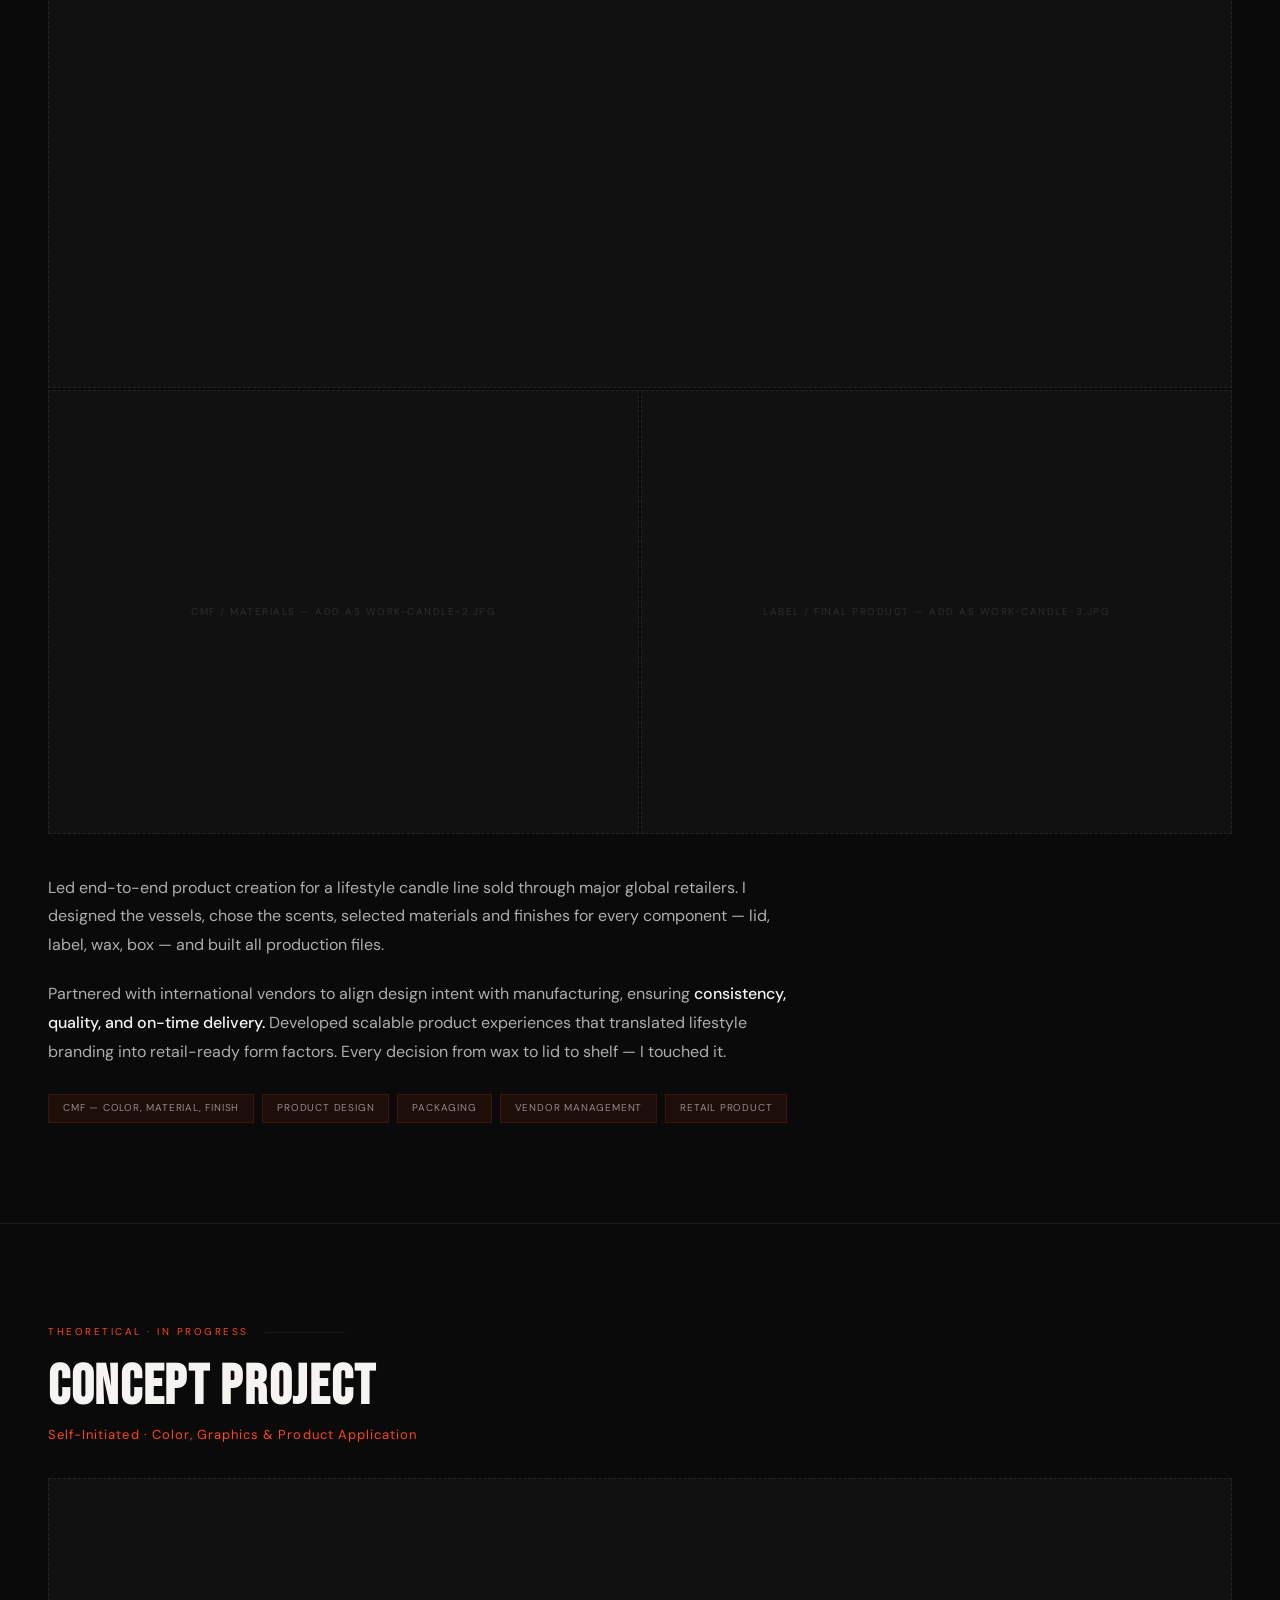
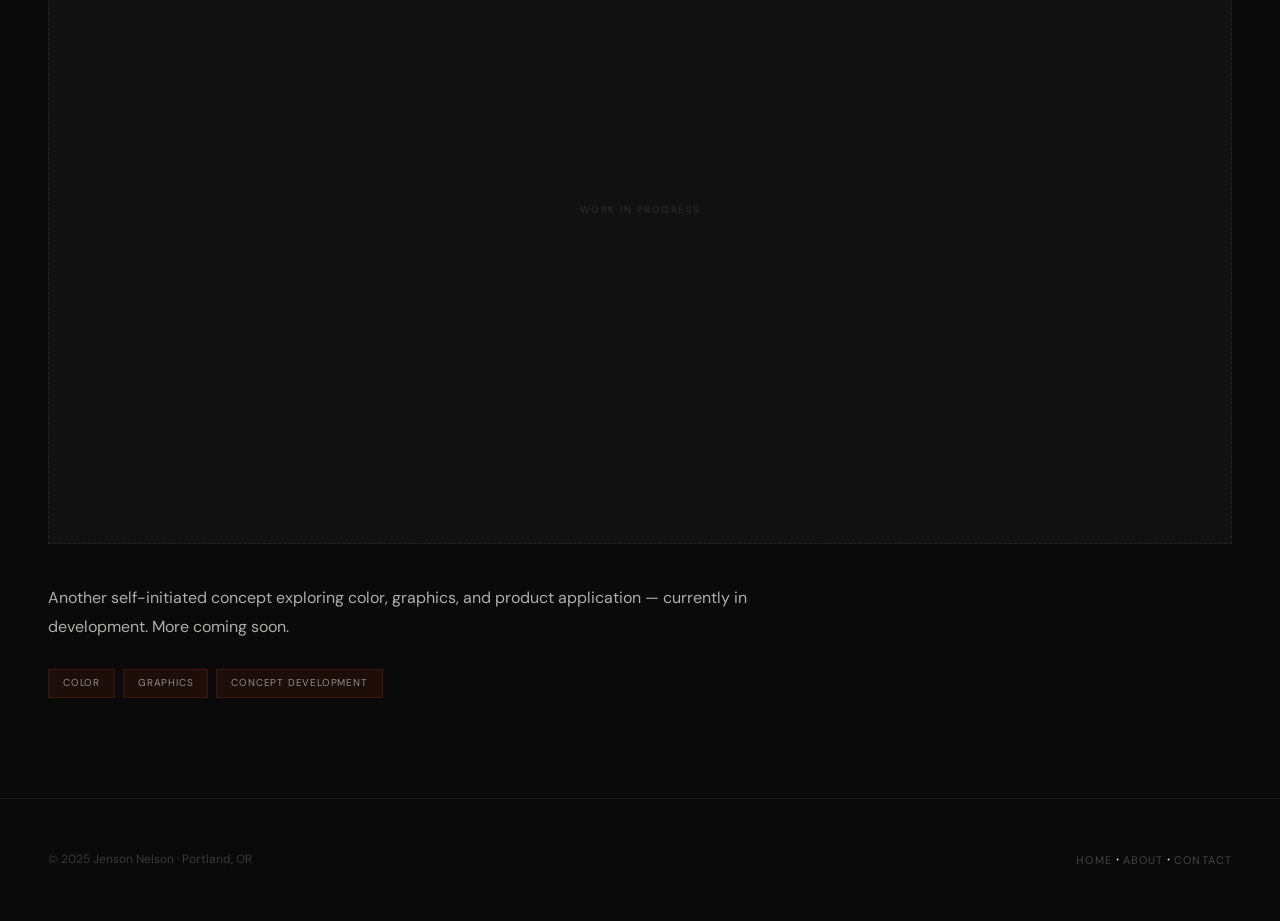
==== commit edec3f5c: "Add files via upload" ====
--- a/Deploy/work.html
+++ b/Deploy/work.html
@@ -162,9 +162,21 @@
   <div class="cs-role">Seasonal Color & Apparel Concept · Self-Initiated</div>
 
   <div class="cs-images">
-    <div class="cs-img full"><img src="work-nike-1.jpg" alt="Nike Women's Fall"></div>
-    <div class="cs-img"><img src="work-nike-hero.jpg" alt="Nike concept detail"></div>
-    <div class="cs-img">Product mockup — add as work-nike-2.jpg</div>
+    <div class="cs-img full"><img src="work-nike-1.jpg" alt="Nike Women's Fall campaign"></div>
+    <div class="cs-img"><img src="work-nike-4.jpg" alt="Color and fabric swatch board"></div>
+    <div class="cs-img"><img src="work-nike-2.jpg" alt="Materials and process"></div>
+    <div class="cs-img full"><img src="work-nike-3.jpg" alt="Full collection on rack"></div>
+    <div class="cs-img" style="grid-column: 1 / 2;"><img src="work-nike-5.jpg" alt="Footwear colorway application"></div>
+    <div class="cs-img" style="grid-column: 2 / 3; display: flex; align-items: center; justify-content: center; background: rgba(255,255,255,0.02); border: 1px solid rgba(255,71,19,0.1); padding: 32px;">
+      <div style="text-align: left;">
+        <div style="font-size: 10px; letter-spacing: 0.2em; text-transform: uppercase; color: rgba(255,71,19,0.6); margin-bottom: 12px;">Color Story</div>
+        <div style="font-size: 13px; color: rgba(245,244,240,0.5); line-height: 1.8;">
+          Black · Slate · Peach · Blush<br>
+          Seafoam · Warm Stone · Taupe<br><br>
+          <span style="color: rgba(245,244,240,0.3); font-size: 11px; letter-spacing: 0.05em;">Palette built from quiet confidence —<br>earthy neutrals warmed by skin-adjacent tones,<br>lifted with a single cool accent.</span>
+        </div>
+      </div>
+    </div>
   </div>
 
   <div class="cs-body">
